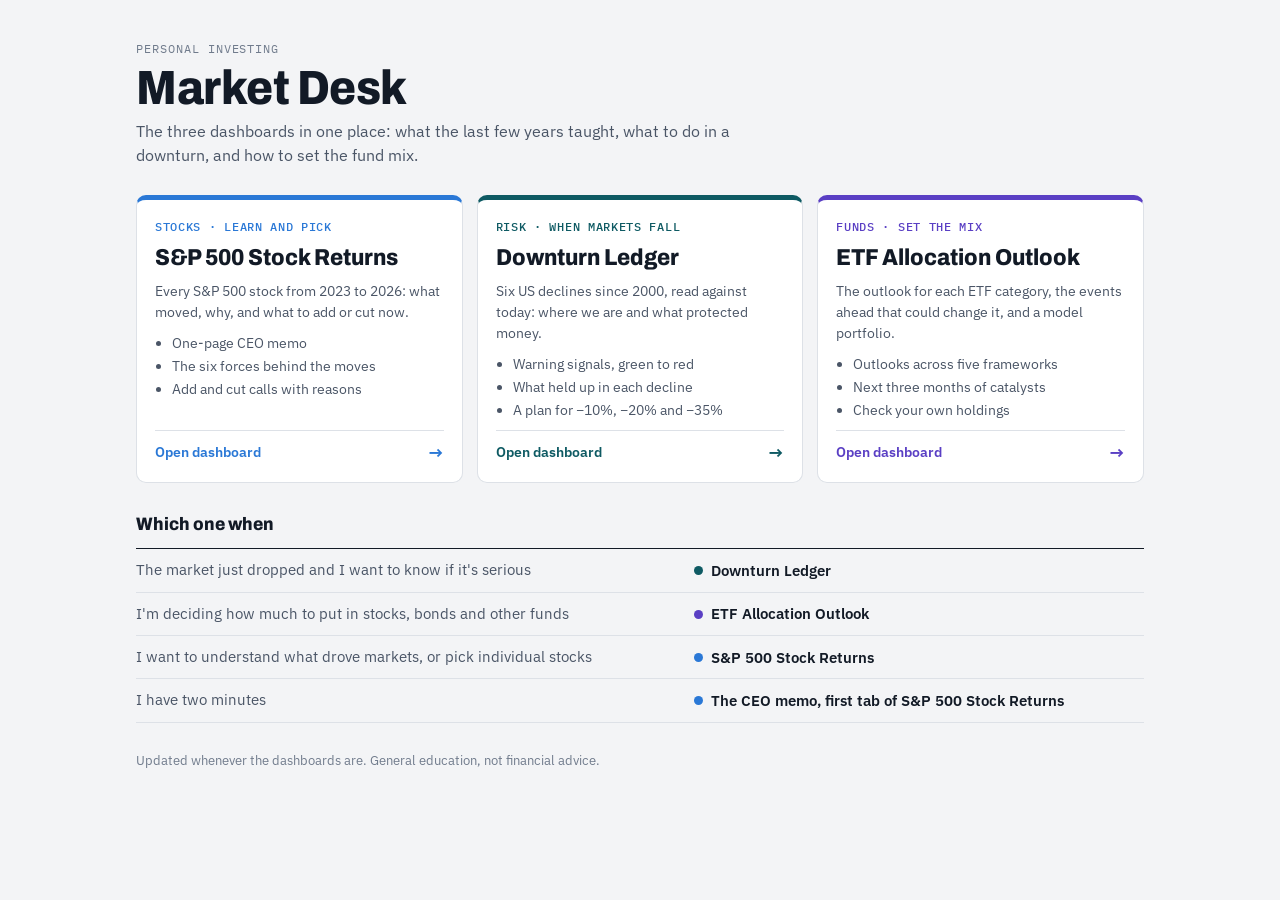
==== index.html @ d241917a "Market Desk: home page and three dashboards Co-Authored-By: Claude Opus 5.5 <noreply@anthropic.com> " ====
<!doctype html><html lang="en"><head><meta charset="utf-8"><meta name="viewport" content="width=device-width,initial-scale=1,viewport-fit=cover"><meta name="robots" content="noindex, nofollow"><style>:root{color-scheme:light;box-sizing:border-box;padding-top:env(safe-area-inset-top,0px);padding-bottom:env(safe-area-inset-bottom,0px)}html{scroll-padding-top:env(safe-area-inset-top,0px)}body{margin:0;padding:0;font:14px -apple-system,BlinkMacSystemFont,sans-serif;background:#fff;color:#000}img{max-width:100%}[hidden]:not([hidden=until-found i]){display:none!important}</style></head><body>
<title>Market Desk</title>
<meta name="claude:viewport-fit-sides" content="cover">
<link rel="stylesheet" href="https://fonts.googleapis.com/css2?family=Archivo:wdth,wght@85..100,600;85..100,800&family=IBM+Plex+Mono:wght@500&family=IBM+Plex+Sans:wght@400;500;600&display=swap">
<style>
/* Layout: one short column. A title, three large link cards (one per dashboard), then a "which one when" guide. */
:root {
  --bg: #f3f4f6; --surface: #ffffff; --ink: #121a26; --ink2: #4a5566; --muted: #707b8c; --line: #dde1e7;
  --c-spx: #2a78d6; --c-down: #0e5a63; --c-etf: #5a3fc4;
  --display: "Archivo", "Arial Narrow", Arial, sans-serif;
  --body: "IBM Plex Sans", "Segoe UI", system-ui, sans-serif;
  --mono: "IBM Plex Mono", ui-monospace, Menlo, monospace;
}
@media (prefers-color-scheme: dark) {
  :root:not([data-theme="light"]) { --bg: #0e1116; --surface: #171b22; --ink: #e9edf2; --ink2: #b4bdc9; --muted: #8b95a3; --line: #2a303a; --c-spx: #4d93e6; --c-down: #5fb8c2; --c-etf: #9b86ef; color-scheme: dark; }
}
:root[data-theme="dark"] { --bg: #0e1116; --surface: #171b22; --ink: #e9edf2; --ink2: #b4bdc9; --muted: #8b95a3; --line: #2a303a; --c-spx: #4d93e6; --c-down: #5fb8c2; --c-etf: #9b86ef; color-scheme: dark; }
* { box-sizing: border-box; }
body { background: var(--bg); color: var(--ink); font-family: var(--body); font-size: 15px; line-height: 1.5; }
.wrap { max-width: 1040px; margin: 0 auto; padding-left: max(16px, env(safe-area-inset-left, 0px)); padding-right: max(16px, env(safe-area-inset-right, 0px)); padding-block: 40px 56px; display: flex; flex-direction: column; gap: 28px; }
header { display: flex; flex-direction: column; gap: 6px; }
.kick { font-family: var(--mono); font-size: 12px; letter-spacing: .08em; text-transform: uppercase; color: var(--muted); }
h1 { font-family: var(--display); font-weight: 800; font-stretch: 90%; font-size: clamp(32px, 5vw, 48px); line-height: 1.02; letter-spacing: -0.01em; margin: 0; }
.lede { margin: 0; color: var(--ink2); max-width: 62ch; font-size: 16px; }
.cards { display: grid; grid-template-columns: repeat(3, minmax(0, 1fr)); gap: 14px; }
a.card { --c: var(--c-spx); display: flex; flex-direction: column; gap: 10px; min-width: 0; text-decoration: none; color: inherit; background: var(--surface); border: 1px solid var(--line); border-top: 5px solid var(--c); border-radius: 10px; padding: 18px 18px 16px; transition: border-color .15s, transform .15s; }
a.card:hover { border-color: var(--c); transform: translateY(-2px); }
a.card:focus-visible { outline: 2px solid var(--c); outline-offset: 3px; }
a.card.down { --c: var(--c-down); } a.card.etf { --c: var(--c-etf); }
.tag { font-family: var(--mono); font-size: 11.5px; letter-spacing: .06em; text-transform: uppercase; color: var(--c); font-weight: 500; }
.card h2 { font-family: var(--display); font-weight: 800; font-stretch: 92%; font-size: 23px; line-height: 1.1; margin: 0; text-wrap: balance; }
.card p { margin: 0; font-size: 14px; color: var(--ink2); }
.card ul { margin: 0; padding-left: 17px; display: flex; flex-direction: column; gap: 3px; font-size: 13.5px; color: var(--ink2); }
.open { margin-top: auto; padding-top: 8px; border-top: 1px solid var(--line); font-weight: 600; font-size: 14px; color: var(--c); display: flex; justify-content: space-between; align-items: center; }
.open span { font-size: 18px; transition: transform .15s; }
a.card:hover .open span { transform: translateX(3px); }
.guide { display: flex; flex-direction: column; gap: 10px; }
.guide h3 { font-family: var(--display); font-weight: 800; font-stretch: 92%; font-size: 18px; margin: 0; }
.rows { display: grid; grid-template-columns: minmax(0, 1fr); border-top: 1px solid var(--ink); }
.row { display: grid; grid-template-columns: minmax(0, 1.2fr) minmax(0, 1fr); gap: 4px 18px; padding: 10px 0; border-bottom: 1px solid var(--line); font-size: 14.5px; align-items: baseline; }
.row span { color: var(--ink2); }
.row a { color: var(--ink); font-weight: 600; text-decoration: none; display: inline-flex; gap: 8px; align-items: center; }
.row a:hover { text-decoration: underline; }
.row a i { width: 9px; height: 9px; border-radius: 50%; display: inline-block; flex: none; }
footer { font-size: 12.5px; color: var(--muted); }
@media (max-width: 860px) { .cards { grid-template-columns: minmax(0, 1fr); } .row { grid-template-columns: minmax(0, 1fr); } }
@media (prefers-reduced-motion: reduce) { a.card, .open span { transition: none; } a.card:hover { transform: none; } }
</style>
<div class="wrap">
  <header>
    <span class="kick">Personal investing</span>
    <h1>Market Desk</h1>
    <p class="lede">The three dashboards in one place: what the last few years taught, what to do in a downturn, and how to set the fund mix. </p>
  </header>

  <nav class="cards" aria-label="Dashboards">
    <a class="card" href="spx/">
      <span class="tag">Stocks · learn and pick</span>
      <h2>S&amp;P 500 Stock Returns</h2>
      <p>Every S&amp;P 500 stock from 2023 to 2026: what moved, why, and what to add or cut now.</p>
      <ul><li>One-page CEO memo</li><li>The six forces behind the moves</li><li>Add and cut calls with reasons</li></ul>
      <div class="open">Open dashboard <span aria-hidden="true">→</span></div>
    </a>
    <a class="card down" href="downturn/">
      <span class="tag">Risk · when markets fall</span>
      <h2>Downturn Ledger</h2>
      <p>Six US declines since 2000, read against today: where we are and what protected money.</p>
      <ul><li>Warning signals, green to red</li><li>What held up in each decline</li><li>A plan for −10%, −20% and −35%</li></ul>
      <div class="open">Open dashboard <span aria-hidden="true">→</span></div>
    </a>
    <a class="card etf" href="etf/">
      <span class="tag">Funds · set the mix</span>
      <h2>ETF Allocation Outlook</h2>
      <p>The outlook for each ETF category, the events ahead that could change it, and a model portfolio.</p>
      <ul><li>Outlooks across five frameworks</li><li>Next three months of catalysts</li><li>Check your own holdings</li></ul>
      <div class="open">Open dashboard <span aria-hidden="true">→</span></div>
    </a>
  </nav>

  <section class="guide" aria-labelledby="gh">
    <h3 id="gh">Which one when</h3>
    <div class="rows">
      <div class="row"><span>The market just dropped and I want to know if it's serious</span><a href="downturn/"><i style="background:var(--c-down)"></i>Downturn Ledger</a></div>
      <div class="row"><span>I'm deciding how much to put in stocks, bonds and other funds</span><a href="etf/"><i style="background:var(--c-etf)"></i>ETF Allocation Outlook</a></div>
      <div class="row"><span>I want to understand what drove markets, or pick individual stocks</span><a href="spx/"><i style="background:var(--c-spx)"></i>S&amp;P 500 Stock Returns</a></div>
      <div class="row"><span>I have two minutes</span><a href="spx/"><i style="background:var(--c-spx)"></i>The CEO memo, first tab of S&amp;P 500 Stock Returns</a></div>
    </div>
  </section>

  <footer>Updated whenever the dashboards are. General education, not financial advice.</footer>
</div>

</body></html>
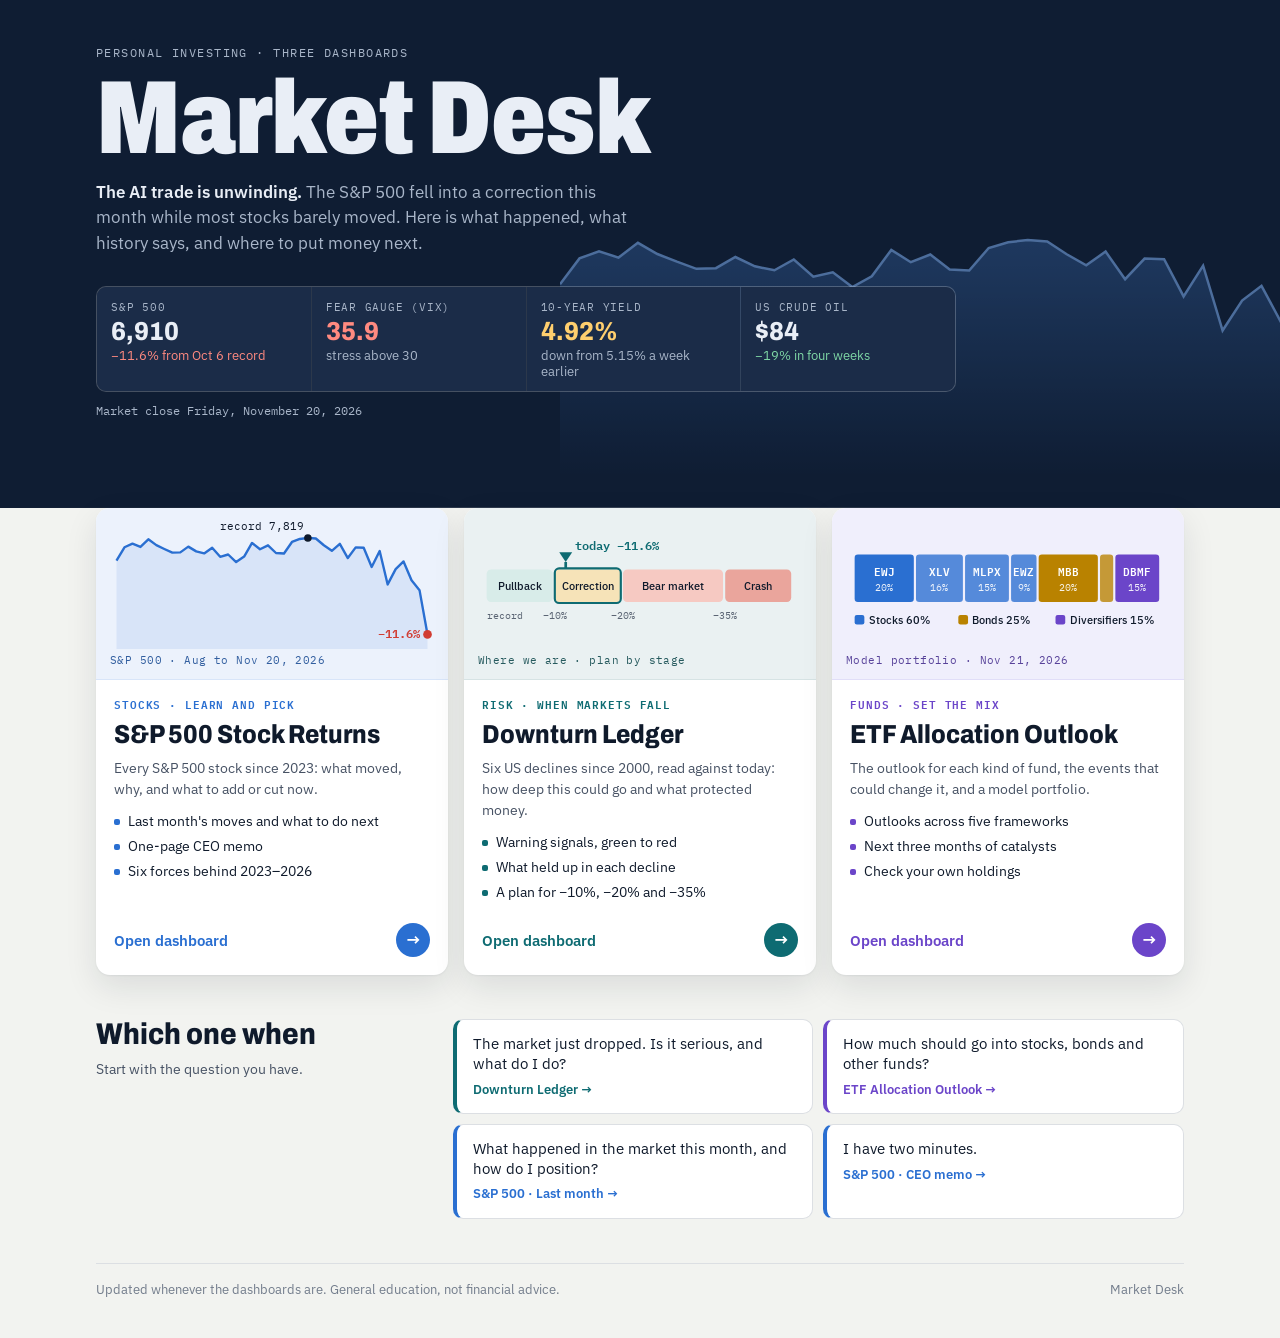
==== commit 41149bd5: "Light mode everywhere; redesigned home page Co-Authored-By: Claude Opus 5.5 <noreply@anthropic.com> " ====
--- a/index.html
+++ b/index.html
@@ -1,93 +1,169 @@
-<!doctype html><html lang="en"><head><meta charset="utf-8"><meta name="viewport" content="width=device-width,initial-scale=1,viewport-fit=cover"><meta name="robots" content="noindex, nofollow"><style>:root{color-scheme:light;box-sizing:border-box;padding-top:env(safe-area-inset-top,0px);padding-bottom:env(safe-area-inset-bottom,0px)}html{scroll-padding-top:env(safe-area-inset-top,0px)}body{margin:0;padding:0;font:14px -apple-system,BlinkMacSystemFont,sans-serif;background:#fff;color:#000}img{max-width:100%}[hidden]:not([hidden=until-found i]){display:none!important}</style></head><body>
+<!doctype html><html lang="en" data-theme="light"><head><meta charset="utf-8"><meta name="viewport" content="width=device-width,initial-scale=1,viewport-fit=cover"><meta name="robots" content="noindex, nofollow"><meta name="color-scheme" content="light"><script>document.documentElement.setAttribute("data-theme","light")</script><style>:root{color-scheme:light;box-sizing:border-box;padding-top:env(safe-area-inset-top,0px);padding-bottom:env(safe-area-inset-bottom,0px)}html{scroll-padding-top:env(safe-area-inset-top,0px)}body{margin:0;padding:0;font:14px -apple-system,BlinkMacSystemFont,sans-serif;background:#fff;color:#000}img{max-width:100%}[hidden]:not([hidden=until-found i]){display:none!important}</style></head><body>
 <title>Market Desk</title>
 <meta name="claude:viewport-fit-sides" content="cover">
-<link rel="stylesheet" href="https://fonts.googleapis.com/css2?family=Archivo:wdth,wght@85..100,600;85..100,800&family=IBM+Plex+Mono:wght@500&family=IBM+Plex+Sans:wght@400;500;600&display=swap">
+<meta name="color-scheme" content="light">
+<link rel="stylesheet" href="https://fonts.googleapis.com/css2?family=Archivo:wdth,wght@75..100,500..900&family=IBM+Plex+Mono:wght@400;500;600&family=IBM+Plex+Sans:wght@400;500;600&display=swap">
 <style>
-/* Layout: one short column. A title, three large link cards (one per dashboard), then a "which one when" guide. */
+/* Layout: a navy masthead with the market pulse, then three dashboard cards that each carry a picture of what's inside, then "which one when". Light only, by choice. */
 :root {
-  --bg: #f3f4f6; --surface: #ffffff; --ink: #121a26; --ink2: #4a5566; --muted: #707b8c; --line: #dde1e7;
-  --c-spx: #2a78d6; --c-down: #0e5a63; --c-etf: #5a3fc4;
+  color-scheme: light;
+  --page: #f2f3f0; --surface: #ffffff; --ink: #0f1a2b; --ink2: #475264; --muted: #727c8b; --line: #dcdfe3;
+  --navy: #0f1d33; --navy2: #1b2c48; --onnavy: #e9eef6; --onnavy2: #a9b6c9;
+  --up: #12804a; --dn: #d13c32; --amber: #c98200;
+  --c-spx: #2a6fd1; --c-down: #0e6b72; --c-etf: #6b45c9;
   --display: "Archivo", "Arial Narrow", Arial, sans-serif;
   --body: "IBM Plex Sans", "Segoe UI", system-ui, sans-serif;
   --mono: "IBM Plex Mono", ui-monospace, Menlo, monospace;
 }
-@media (prefers-color-scheme: dark) {
-  :root:not([data-theme="light"]) { --bg: #0e1116; --surface: #171b22; --ink: #e9edf2; --ink2: #b4bdc9; --muted: #8b95a3; --line: #2a303a; --c-spx: #4d93e6; --c-down: #5fb8c2; --c-etf: #9b86ef; color-scheme: dark; }
-}
-:root[data-theme="dark"] { --bg: #0e1116; --surface: #171b22; --ink: #e9edf2; --ink2: #b4bdc9; --muted: #8b95a3; --line: #2a303a; --c-spx: #4d93e6; --c-down: #5fb8c2; --c-etf: #9b86ef; color-scheme: dark; }
 * { box-sizing: border-box; }
-body { background: var(--bg); color: var(--ink); font-family: var(--body); font-size: 15px; line-height: 1.5; }
-.wrap { max-width: 1040px; margin: 0 auto; padding-left: max(16px, env(safe-area-inset-left, 0px)); padding-right: max(16px, env(safe-area-inset-right, 0px)); padding-block: 40px 56px; display: flex; flex-direction: column; gap: 28px; }
-header { display: flex; flex-direction: column; gap: 6px; }
-.kick { font-family: var(--mono); font-size: 12px; letter-spacing: .08em; text-transform: uppercase; color: var(--muted); }
-h1 { font-family: var(--display); font-weight: 800; font-stretch: 90%; font-size: clamp(32px, 5vw, 48px); line-height: 1.02; letter-spacing: -0.01em; margin: 0; }
-.lede { margin: 0; color: var(--ink2); max-width: 62ch; font-size: 16px; }
-.cards { display: grid; grid-template-columns: repeat(3, minmax(0, 1fr)); gap: 14px; }
-a.card { --c: var(--c-spx); display: flex; flex-direction: column; gap: 10px; min-width: 0; text-decoration: none; color: inherit; background: var(--surface); border: 1px solid var(--line); border-top: 5px solid var(--c); border-radius: 10px; padding: 18px 18px 16px; transition: border-color .15s, transform .15s; }
-a.card:hover { border-color: var(--c); transform: translateY(-2px); }
-a.card:focus-visible { outline: 2px solid var(--c); outline-offset: 3px; }
+body { background: var(--page); color: var(--ink); font-family: var(--body); font-size: 15px; line-height: 1.5; }
+.in { max-width: 1120px; margin: 0 auto; padding-left: max(16px, env(safe-area-inset-left, 0px)); padding-right: max(16px, env(safe-area-inset-right, 0px)); }
+.hero { background: var(--navy); color: var(--onnavy); margin-top: calc(-1 * env(safe-area-inset-top, 0px)); padding-top: calc(env(safe-area-inset-top, 0px) + 44px); padding-bottom: 88px; position: relative; overflow: hidden; }
+.hero::after { content: ""; position: absolute; inset: auto 0 0 0; height: 1px; background: linear-gradient(90deg, transparent, rgba(255,255,255,.18), transparent); }
+.hero svg.bg { position: absolute; right: -40px; bottom: 30px; width: 62%; max-width: 760px; height: auto; opacity: .55; pointer-events: none; }
+.kick { font-family: var(--mono); font-size: 12px; letter-spacing: .12em; text-transform: uppercase; color: var(--onnavy2); }
+h1 { font-family: var(--display); font-weight: 900; font-stretch: 78%; font-size: clamp(54px, 9vw, 104px); line-height: .9; letter-spacing: -0.01em; margin: 10px 0 14px; }
+.lede { margin: 0; max-width: 54ch; font-size: 17px; color: var(--onnavy2); position: relative; }
+.lede b { color: var(--onnavy); font-weight: 600; }
+.pulse { margin-top: 30px; display: grid; grid-template-columns: repeat(4, minmax(0, 1fr)); gap: 1px; background: rgba(255,255,255,.12); border: 1px solid rgba(255,255,255,.12); border-radius: 10px; overflow: hidden; position: relative; max-width: 860px; }
+.pulse > div { background: var(--navy2); padding: 12px 14px; display: flex; flex-direction: column; gap: 2px; min-width: 0; }
+.pulse span { font-family: var(--mono); font-size: 11px; letter-spacing: .07em; text-transform: uppercase; color: var(--onnavy2); }
+.pulse b { font-family: var(--display); font-weight: 800; font-stretch: 90%; font-size: 26px; line-height: 1.05; font-variant-numeric: tabular-nums; }
+.pulse small { font-size: 12.5px; color: var(--onnavy2); line-height: 1.3; }
+.pulse .dn { color: #ff8a80; } .pulse .up { color: #7fd8a6; } .pulse .am { color: #ffcf6e; }
+.asof { margin-top: 10px; font-family: var(--mono); font-size: 11.5px; color: var(--onnavy2); position: relative; }
+main { margin-top: -64px; position: relative; }
+.cards { display: grid; grid-template-columns: repeat(3, minmax(0, 1fr)); gap: 16px; }
+a.card { --c: var(--c-spx); display: flex; flex-direction: column; min-width: 0; text-decoration: none; color: inherit; background: var(--surface); border-radius: 14px; overflow: hidden; box-shadow: 0 1px 2px rgba(15,26,43,.06), 0 12px 32px rgba(15,26,43,.10); transition: transform .18s, box-shadow .18s; }
+a.card:hover { transform: translateY(-4px); box-shadow: 0 2px 4px rgba(15,26,43,.08), 0 20px 44px rgba(15,26,43,.16); }
+a.card:focus-visible { outline: 3px solid var(--c); outline-offset: 3px; }
 a.card.down { --c: var(--c-down); } a.card.etf { --c: var(--c-etf); }
-.tag { font-family: var(--mono); font-size: 11.5px; letter-spacing: .06em; text-transform: uppercase; color: var(--c); font-weight: 500; }
-.card h2 { font-family: var(--display); font-weight: 800; font-stretch: 92%; font-size: 23px; line-height: 1.1; margin: 0; text-wrap: balance; }
+.viz { background: color-mix(in oklab, var(--c) 9%, #fff); border-bottom: 1px solid color-mix(in oklab, var(--c) 18%, #fff); padding: 14px 14px 10px; display: flex; flex-direction: column; gap: 4px; }
+.viz svg { display: block; width: 100%; height: auto; aspect-ratio: 300 / 118; }
+.viz .cap { font-family: var(--mono); font-size: 10.5px; color: color-mix(in oklab, var(--c) 70%, #333); letter-spacing: .04em; }
+.body { padding: 16px 18px 18px; display: flex; flex-direction: column; gap: 9px; flex: 1; }
+.tag { font-family: var(--mono); font-size: 11px; letter-spacing: .08em; text-transform: uppercase; color: var(--c); font-weight: 600; }
+.card h2 { font-family: var(--display); font-weight: 800; font-stretch: 88%; font-size: 26px; line-height: 1.05; margin: 0; text-wrap: balance; }
 .card p { margin: 0; font-size: 14px; color: var(--ink2); }
-.card ul { margin: 0; padding-left: 17px; display: flex; flex-direction: column; gap: 3px; font-size: 13.5px; color: var(--ink2); }
-.open { margin-top: auto; padding-top: 8px; border-top: 1px solid var(--line); font-weight: 600; font-size: 14px; color: var(--c); display: flex; justify-content: space-between; align-items: center; }
-.open span { font-size: 18px; transition: transform .15s; }
-a.card:hover .open span { transform: translateX(3px); }
-.guide { display: flex; flex-direction: column; gap: 10px; }
-.guide h3 { font-family: var(--display); font-weight: 800; font-stretch: 92%; font-size: 18px; margin: 0; }
-.rows { display: grid; grid-template-columns: minmax(0, 1fr); border-top: 1px solid var(--ink); }
-.row { display: grid; grid-template-columns: minmax(0, 1.2fr) minmax(0, 1fr); gap: 4px 18px; padding: 10px 0; border-bottom: 1px solid var(--line); font-size: 14.5px; align-items: baseline; }
-.row span { color: var(--ink2); }
-.row a { color: var(--ink); font-weight: 600; text-decoration: none; display: inline-flex; gap: 8px; align-items: center; }
-.row a:hover { text-decoration: underline; }
-.row a i { width: 9px; height: 9px; border-radius: 50%; display: inline-block; flex: none; }
-footer { font-size: 12.5px; color: var(--muted); }
-@media (max-width: 860px) { .cards { grid-template-columns: minmax(0, 1fr); } .row { grid-template-columns: minmax(0, 1fr); } }
+.card ul { margin: 2px 0 0; padding: 0; list-style: none; display: flex; flex-direction: column; gap: 5px; font-size: 13.5px; color: var(--ink); }
+.card li { display: flex; gap: 8px; align-items: baseline; } .card li::before { content: ""; width: 6px; height: 6px; border-radius: 2px; background: var(--c); flex: none; transform: translateY(-1px); }
+.open { margin-top: auto; padding-top: 12px; display: flex; justify-content: space-between; align-items: center; font-weight: 600; font-size: 14.5px; color: var(--c); }
+.open span { width: 34px; height: 34px; border-radius: 50%; background: var(--c); color: #fff; display: inline-flex; align-items: center; justify-content: center; font-size: 17px; transition: transform .18s; }
+a.card:hover .open span { transform: translateX(4px); }
+.guide { margin-top: 44px; display: grid; grid-template-columns: minmax(0, 1fr) minmax(0, 2.2fr); gap: 24px; align-items: start; }
+.guide h3 { font-family: var(--display); font-weight: 800; font-stretch: 88%; font-size: 30px; line-height: 1.05; margin: 0; }
+.guide .gl { color: var(--ink2); font-size: 14px; margin: 8px 0 0; }
+.qs { display: grid; grid-template-columns: repeat(2, minmax(0, 1fr)); gap: 10px; }
+a.q { --c: var(--c-spx); display: flex; flex-direction: column; gap: 6px; padding: 14px 16px; background: var(--surface); border: 1px solid var(--line); border-left: 4px solid var(--c); border-radius: 10px; text-decoration: none; color: inherit; transition: border-color .15s, background .15s; }
+a.q:hover { background: color-mix(in oklab, var(--c) 5%, #fff); }
+a.q.down { --c: var(--c-down); } a.q.etf { --c: var(--c-etf); }
+a.q span { font-size: 14.5px; color: var(--ink); line-height: 1.35; }
+a.q b { font-size: 13px; color: var(--c); font-weight: 600; }
+footer { margin: 44px 0 40px; padding-top: 16px; border-top: 1px solid var(--line); font-size: 12.5px; color: var(--muted); display: flex; justify-content: space-between; gap: 12px; flex-wrap: wrap; }
+@media (max-width: 920px) { .cards { grid-template-columns: minmax(0, 1fr); } .guide { grid-template-columns: minmax(0, 1fr); } .hero svg.bg { width: 100%; opacity: .3; } }
+@media (max-width: 640px) { .pulse { grid-template-columns: repeat(2, minmax(0, 1fr)); } .qs { grid-template-columns: minmax(0, 1fr); } .pulse b { font-size: 22px; } }
 @media (prefers-reduced-motion: reduce) { a.card, .open span { transition: none; } a.card:hover { transform: none; } }
 </style>
-<div class="wrap">
-  <header>
-    <span class="kick">Personal investing</span>
+
+<header class="hero">
+  <svg class="bg" viewBox="0 0 760 260" aria-hidden="true">
+    <defs><linearGradient id="hg" x1="0" x2="0" y1="0" y2="1"><stop offset="0" stop-color="#4f8fe8" stop-opacity=".45"/><stop offset="1" stop-color="#4f8fe8" stop-opacity="0"/></linearGradient></defs>
+    <path id="heroArea" fill="url(#hg)" d=""/>
+    <path id="heroLine" fill="none" stroke="#7fb0f2" stroke-width="2.5" d=""/>
+  </svg>
+  <div class="in">
+    <div class="kick">Personal investing · three dashboards</div>
     <h1>Market Desk</h1>
-    <p class="lede">The three dashboards in one place: what the last few years taught, what to do in a downturn, and how to set the fund mix. </p>
-  </header>
+    <p class="lede"><b>The AI trade is unwinding.</b> The S&amp;P 500 fell into a correction this month while most stocks barely moved. Here is what happened, what history says, and where to put money next.</p>
+    <div class="pulse" aria-label="Market pulse">
+      <div><span>S&amp;P 500</span><b>6,910</b><small class="dn">−11.6% from Oct 6 record</small></div>
+      <div><span>Fear gauge (VIX)</span><b class="dn">35.9</b><small>stress above 30</small></div>
+      <div><span>10-year yield</span><b class="am">4.92%</b><small>down from 5.15% a week earlier</small></div>
+      <div><span>US crude oil</span><b>$84</b><small class="up">−19% in four weeks</small></div>
+    </div>
+    <div class="asof">Market close Friday, November 20, 2026</div>
+  </div>
+</header>
 
+<main class="in">
   <nav class="cards" aria-label="Dashboards">
     <a class="card" href="spx/">
-      <span class="tag">Stocks · learn and pick</span>
-      <h2>S&amp;P 500 Stock Returns</h2>
-      <p>Every S&amp;P 500 stock from 2023 to 2026: what moved, why, and what to add or cut now.</p>
-      <ul><li>One-page CEO memo</li><li>The six forces behind the moves</li><li>Add and cut calls with reasons</li></ul>
-      <div class="open">Open dashboard <span aria-hidden="true">→</span></div>
+      <div class="viz"><svg id="vSpx" viewBox="0 0 300 118" role="img" aria-label="S&amp;P 500 since August: record on Oct 6, then an 11.6% fall"></svg><div class="cap">S&amp;P 500 · Aug to Nov 20, 2026</div></div>
+      <div class="body">
+        <span class="tag">Stocks · learn and pick</span>
+        <h2>S&amp;P 500 Stock Returns</h2>
+        <p>Every S&amp;P 500 stock since 2023: what moved, why, and what to add or cut now.</p>
+        <ul><li>Last month's moves and what to do next</li><li>One-page CEO memo</li><li>Six forces behind 2023–2026</li></ul>
+        <div class="open">Open dashboard <span aria-hidden="true">→</span></div>
+      </div>
     </a>
     <a class="card down" href="downturn/">
-      <span class="tag">Risk · when markets fall</span>
-      <h2>Downturn Ledger</h2>
-      <p>Six US declines since 2000, read against today: where we are and what protected money.</p>
-      <ul><li>Warning signals, green to red</li><li>What held up in each decline</li><li>A plan for −10%, −20% and −35%</li></ul>
-      <div class="open">Open dashboard <span aria-hidden="true">→</span></div>
+      <div class="viz"><svg id="vDown" viewBox="0 0 300 118" role="img" aria-label="Decline stages: pullback, correction at minus 10%, bear market at minus 20%, crash at minus 35%; today minus 11.6%"></svg><div class="cap">Where we are · plan by stage</div></div>
+      <div class="body">
+        <span class="tag">Risk · when markets fall</span>
+        <h2>Downturn Ledger</h2>
+        <p>Six US declines since 2000, read against today: how deep this could go and what protected money.</p>
+        <ul><li>Warning signals, green to red</li><li>What held up in each decline</li><li>A plan for −10%, −20% and −35%</li></ul>
+        <div class="open">Open dashboard <span aria-hidden="true">→</span></div>
+      </div>
     </a>
     <a class="card etf" href="etf/">
-      <span class="tag">Funds · set the mix</span>
-      <h2>ETF Allocation Outlook</h2>
-      <p>The outlook for each ETF category, the events ahead that could change it, and a model portfolio.</p>
-      <ul><li>Outlooks across five frameworks</li><li>Next three months of catalysts</li><li>Check your own holdings</li></ul>
-      <div class="open">Open dashboard <span aria-hidden="true">→</span></div>
+      <div class="viz"><svg id="vEtf" viewBox="0 0 300 118" role="img" aria-label="Model portfolio: 60% stocks, 25% bonds, 15% diversifiers"></svg><div class="cap">Model portfolio · Nov 21, 2026</div></div>
+      <div class="body">
+        <span class="tag">Funds · set the mix</span>
+        <h2>ETF Allocation Outlook</h2>
+        <p>The outlook for each kind of fund, the events that could change it, and a model portfolio.</p>
+        <ul><li>Outlooks across five frameworks</li><li>Next three months of catalysts</li><li>Check your own holdings</li></ul>
+        <div class="open">Open dashboard <span aria-hidden="true">→</span></div>
+      </div>
     </a>
   </nav>
 
   <section class="guide" aria-labelledby="gh">
-    <h3 id="gh">Which one when</h3>
-    <div class="rows">
-      <div class="row"><span>The market just dropped and I want to know if it's serious</span><a href="downturn/"><i style="background:var(--c-down)"></i>Downturn Ledger</a></div>
-      <div class="row"><span>I'm deciding how much to put in stocks, bonds and other funds</span><a href="etf/"><i style="background:var(--c-etf)"></i>ETF Allocation Outlook</a></div>
-      <div class="row"><span>I want to understand what drove markets, or pick individual stocks</span><a href="spx/"><i style="background:var(--c-spx)"></i>S&amp;P 500 Stock Returns</a></div>
-      <div class="row"><span>I have two minutes</span><a href="spx/"><i style="background:var(--c-spx)"></i>The CEO memo, first tab of S&amp;P 500 Stock Returns</a></div>
+    <div><h3 id="gh">Which one when</h3><p class="gl">Start with the question you have.</p></div>
+    <div class="qs">
+      <a class="q down" href="downturn/"><span>The market just dropped. Is it serious, and what do I do?</span><b>Downturn Ledger →</b></a>
+      <a class="q etf" href="etf/"><span>How much should go into stocks, bonds and other funds?</span><b>ETF Allocation Outlook →</b></a>
+      <a class="q" href="spx/#month"><span>What happened in the market this month, and how do I position?</span><b>S&amp;P 500 · Last month →</b></a>
+      <a class="q" href="spx/"><span>I have two minutes.</span><b>S&amp;P 500 · CEO memo →</b></a>
     </div>
   </section>
 
-  <footer>Updated whenever the dashboards are. General education, not financial advice.</footer>
-</div>
+  <footer><span>Updated whenever the dashboards are. General education, not financial advice.</span><span>Market Desk</span></footer>
+</main>
+
+<script>
+(function () {
+  const P = [7600,7724,7758,7728,7799,7745,7708,7674,7677,7731,7686,7667,7719,7636,7657,7586,7638,7765,7706,7743,7671,7666,7774,7802,7812,7806,7744,7691,7757,7624,7723,7720,7541,7689,7377,7521,7592,7417,7324,6910];
+  const NS = 'http://www.w3.org/2000/svg', el = (t, a) => { const e = document.createElementNS(NS, t); for (const k in a) e.setAttribute(k, a[k]); return e; };
+  const lo = 6850, hi = 7880;
+  const pts = (W, H, pad) => P.map((v, i) => [pad + i / (P.length - 1) * (W - 2 * pad), 8 + (hi - v) / (hi - lo) * (H - 16)]);
+  // hero background line
+  { const W = 760, H = 230, q = pts(W, H, 0), d = q.map((p, i) => (i ? 'L' : 'M') + p[0].toFixed(1) + ',' + p[1].toFixed(1)).join('');
+    document.getElementById('heroLine').setAttribute('d', d); document.getElementById('heroArea').setAttribute('d', d + 'L' + W + ',260L0,260Z'); }
+  // S&P card: line with record and today
+  { const s = document.getElementById('vSpx'), W = 300, H = 118, q = pts(W, H, 6), d = q.map((p, i) => (i ? 'L' : 'M') + p[0].toFixed(1) + ',' + p[1].toFixed(1)).join('');
+    s.appendChild(el('path', { d: d + 'L' + q[q.length - 1][0] + ',' + H + 'L' + q[0][0] + ',' + H + 'Z', fill: '#2a6fd1', opacity: .1 }));
+    s.appendChild(el('path', { d, fill: 'none', stroke: '#2a6fd1', 'stroke-width': 2.2, 'stroke-linejoin': 'round' }));
+    const ip = P.indexOf(Math.max(...P)), pk = q[ip], nw = q[q.length - 1];
+    s.appendChild(el('circle', { cx: pk[0], cy: pk[1], r: 3.5, fill: '#0f1a2b' }));
+    const t1 = el('text', { x: pk[0] - 4, y: pk[1] - 7, 'text-anchor': 'end', fill: '#0f1a2b', 'font-size': 10, 'font-family': 'IBM Plex Mono, monospace' }); t1.textContent = 'record 7,819'; s.appendChild(t1);
+    s.appendChild(el('circle', { cx: nw[0], cy: nw[1], r: 4, fill: '#d13c32' }));
+    const t2 = el('text', { x: nw[0] - 7, y: nw[1] + 3, 'text-anchor': 'end', fill: '#d13c32', 'font-size': 11, 'font-weight': 600, 'font-family': 'IBM Plex Mono, monospace' }); t2.textContent = '−11.6%'; s.appendChild(t2); }
+  // Downturn card: stage gauge
+  { const s = document.getElementById('vDown'), W = 300, x0 = 8, x1 = 292, X = v => x0 + v / 45 * (x1 - x0);
+    const st = [[0, 10, 'Pullback', '#d8ece9'], [10, 20, 'Correction', '#f6e3b8'], [20, 35, 'Bear market', '#f6c9c2'], [35, 45, 'Crash', '#eaa59c']];
+    st.forEach(([a, b, n, c]) => { s.appendChild(el('rect', { x: X(a), y: 44, width: X(b) - X(a) - 2, height: 30, rx: 4, fill: c })); const t = el('text', { x: (X(a) + X(b)) / 2 - 1, y: 63, 'text-anchor': 'middle', fill: '#0f1a2b', 'font-size': 10, 'font-family': 'IBM Plex Sans, sans-serif', 'font-weight': 500 }); t.textContent = n; s.appendChild(t); });
+    [0, 10, 20, 35].forEach(v => { const t = el('text', { x: X(v), y: 90, 'text-anchor': v ? 'middle' : 'start', fill: '#5b6574', 'font-size': 9.5, 'font-family': 'IBM Plex Mono, monospace' }); t.textContent = v ? '−' + v + '%' : 'record'; s.appendChild(t); });
+    const xn = X(11.6); s.appendChild(el('rect', { x: X(10), y: 43, width: X(20) - X(10) - 2, height: 32, rx: 4, fill: 'none', stroke: '#0e6b72', 'stroke-width': 2 })); s.appendChild(el('path', { d: 'M' + xn + ',37 L' + xn + ',43', stroke: '#0e6b72', 'stroke-width': 2.5 }));
+    s.appendChild(el('path', { d: 'M' + (xn - 6) + ',28 L' + (xn + 6) + ',28 L' + xn + ',37 Z', fill: '#0e6b72' }));
+    const t = el('text', { x: xn + 9, y: 26, fill: '#0e6b72', 'font-size': 11, 'font-weight': 600, 'font-family': 'IBM Plex Mono, monospace' }); t.textContent = 'today −11.6%'; s.appendChild(t); }
+  // ETF card: model portfolio bar
+  { const s = document.getElementById('vEtf'), H = [['EWJ', 20, '#2a6fd1'], ['XLV', 16, '#2a6fd1'], ['MLPX', 15, '#2a6fd1'], ['EWZ', 9, '#2a6fd1'], ['MBB', 20, '#b98200'], ['SHY', 5, '#b98200'], ['DBMF', 15, '#6b45c9']];
+    let x = 8; const W = 284;
+    H.forEach(([t, w, c]) => { const ww = w / 100 * W; s.appendChild(el('rect', { x: x, y: 30, width: ww - 2, height: 44, rx: 3, fill: c, opacity: t === 'EWJ' || t === 'MBB' || t === 'DBMF' ? 1 : .78 })); if (w >= 9) { const a = el('text', { x: x + ww / 2 - 1, y: 50, 'text-anchor': 'middle', fill: '#fff', 'font-size': 10, 'font-weight': 600, 'font-family': 'IBM Plex Mono, monospace' }); a.textContent = t; s.appendChild(a); const b = el('text', { x: x + ww / 2 - 1, y: 64, 'text-anchor': 'middle', fill: '#fff', 'font-size': 9.5, 'font-family': 'IBM Plex Mono, monospace', opacity: .9 }); b.textContent = w + '%'; s.appendChild(b); } x += ww; });
+    [['Stocks 60%', 8, '#2a6fd1'], ['Bonds 25%', 104, '#b98200'], ['Diversifiers 15%', 194, '#6b45c9']].forEach(([n, xx, c]) => { s.appendChild(el('rect', { x: xx, y: 86, width: 9, height: 9, rx: 2, fill: c })); const t = el('text', { x: xx + 13, y: 94, fill: '#0f1a2b', 'font-size': 10.5, 'font-weight': 500, 'font-family': 'IBM Plex Sans, sans-serif' }); t.textContent = n; s.appendChild(t); }); }
+})();
+</script>
 
 </body></html>
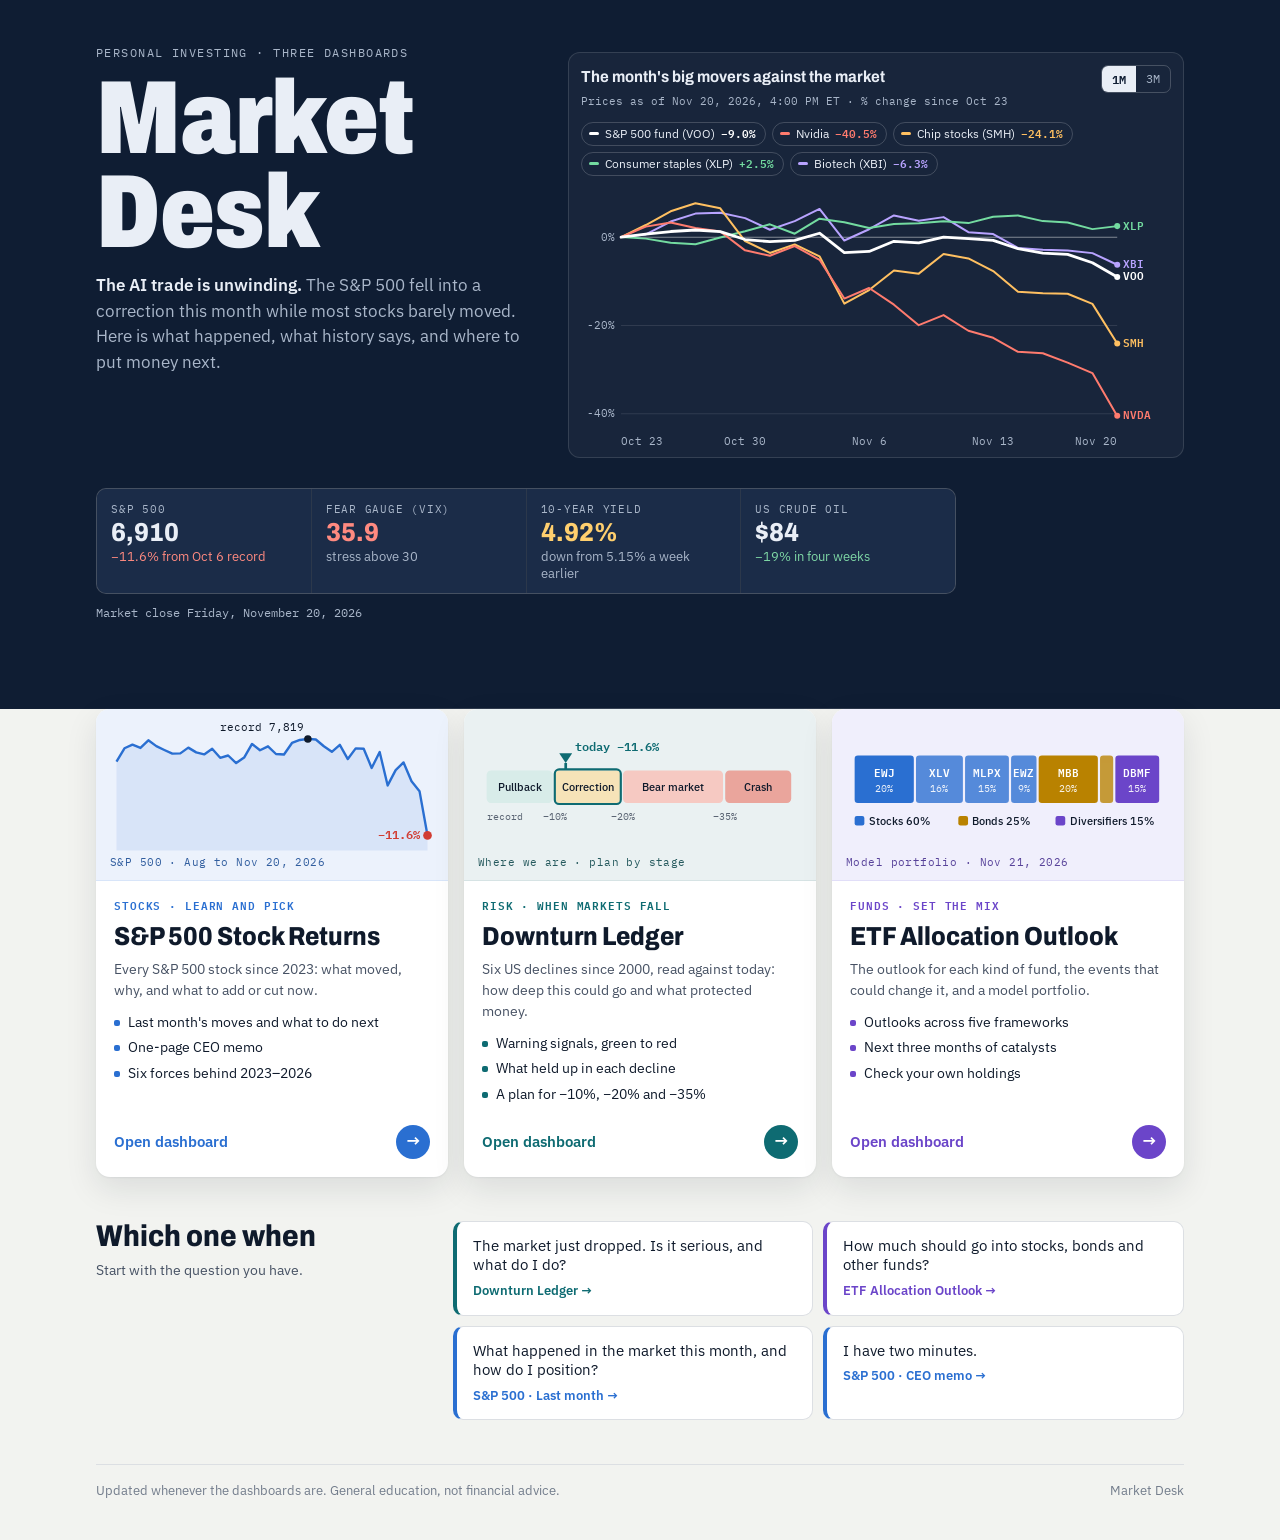
==== commit 341a516f: "Home page: interactive price chart (VOO, NVDA, SMH, XLP, XBI) Co-Authored-By: Claude Opus 5.5 <norep" ====
--- a/index.html
+++ b/index.html
@@ -20,11 +20,33 @@
 .in { max-width: 1120px; margin: 0 auto; padding-left: max(16px, env(safe-area-inset-left, 0px)); padding-right: max(16px, env(safe-area-inset-right, 0px)); }
 .hero { background: var(--navy); color: var(--onnavy); margin-top: calc(-1 * env(safe-area-inset-top, 0px)); padding-top: calc(env(safe-area-inset-top, 0px) + 44px); padding-bottom: 88px; position: relative; overflow: hidden; }
 .hero::after { content: ""; position: absolute; inset: auto 0 0 0; height: 1px; background: linear-gradient(90deg, transparent, rgba(255,255,255,.18), transparent); }
-.hero svg.bg { position: absolute; right: -40px; bottom: 30px; width: 62%; max-width: 760px; height: auto; opacity: .55; pointer-events: none; }
 .kick { font-family: var(--mono); font-size: 12px; letter-spacing: .12em; text-transform: uppercase; color: var(--onnavy2); }
 h1 { font-family: var(--display); font-weight: 900; font-stretch: 78%; font-size: clamp(54px, 9vw, 104px); line-height: .9; letter-spacing: -0.01em; margin: 10px 0 14px; }
 .lede { margin: 0; max-width: 54ch; font-size: 17px; color: var(--onnavy2); position: relative; }
 .lede b { color: var(--onnavy); font-weight: 600; }
+.htop { display: grid; grid-template-columns: minmax(0, .9fr) minmax(0, 1.25fr); gap: 28px; align-items: start; }
+.hl { min-width: 0; }
+.hchart { position: relative; min-width: 0; background: rgba(255,255,255,.04); border: 1px solid rgba(255,255,255,.12); border-radius: 12px; padding: 12px 12px 6px; margin-top: 8px; }
+.hch { display: flex; justify-content: space-between; align-items: flex-start; gap: 10px; }
+.hch b { display: block; font-family: var(--display); font-stretch: 92%; font-weight: 700; font-size: 16px; color: var(--onnavy); }
+.hch span { font-family: var(--mono); font-size: 11px; color: var(--onnavy2); }
+.rng { display: inline-flex; border: 1px solid rgba(255,255,255,.2); border-radius: 7px; overflow: hidden; flex: none; }
+.rng button { all: unset; cursor: pointer; font-family: var(--mono); font-size: 12px; padding: 4px 10px; color: var(--onnavy2); }
+.rng button[aria-pressed="true"] { background: var(--onnavy); color: var(--navy); font-weight: 600; }
+.rng button:focus-visible, .hleg button:focus-visible { outline: 2px solid #7fb0f2; outline-offset: 1px; }
+.hleg { display: flex; flex-wrap: wrap; gap: 6px; margin: 10px 0 4px; }
+.hleg button { all: unset; cursor: pointer; display: inline-flex; align-items: center; gap: 6px; font-size: 12px; color: var(--onnavy); border: 1px solid rgba(255,255,255,.18); border-radius: 999px; padding: 2px 9px 2px 7px; }
+.hleg button i { width: 10px; height: 3px; border-radius: 2px; }
+.hleg button small { font-family: var(--mono); font-size: 11px; font-weight: 600; }
+.hleg button[aria-pressed="false"] { opacity: .4; }
+.hsvg svg { display: block; width: 100%; height: auto; touch-action: pan-y; }
+.hsvg text { font-family: var(--mono); font-size: 10.5px; fill: var(--onnavy2); }
+.htip { position: absolute; z-index: 5; pointer-events: none; background: #fff; color: var(--ink); border-radius: 8px; padding: 8px 10px; font-size: 12.5px; box-shadow: 0 10px 30px rgba(0,0,0,.35); min-width: 170px; }
+.htip b { display: block; font-family: var(--mono); font-size: 11.5px; color: var(--muted); margin-bottom: 3px; font-weight: 500; }
+.htip div { display: grid; grid-template-columns: 10px minmax(0, 1fr) auto; gap: 6px; align-items: center; font-variant-numeric: tabular-nums; }
+.htip div i { width: 8px; height: 8px; border-radius: 50%; }
+.htip div span:last-child { font-weight: 600; }
+@media (max-width: 920px) { .htop { grid-template-columns: minmax(0, 1fr); } }
 .pulse { margin-top: 30px; display: grid; grid-template-columns: repeat(4, minmax(0, 1fr)); gap: 1px; background: rgba(255,255,255,.12); border: 1px solid rgba(255,255,255,.12); border-radius: 10px; overflow: hidden; position: relative; max-width: 860px; }
 .pulse > div { background: var(--navy2); padding: 12px 14px; display: flex; flex-direction: column; gap: 2px; min-width: 0; }
 .pulse span { font-family: var(--mono); font-size: 11px; letter-spacing: .07em; text-transform: uppercase; color: var(--onnavy2); }
@@ -60,21 +82,24 @@
 a.q span { font-size: 14.5px; color: var(--ink); line-height: 1.35; }
 a.q b { font-size: 13px; color: var(--c); font-weight: 600; }
 footer { margin: 44px 0 40px; padding-top: 16px; border-top: 1px solid var(--line); font-size: 12.5px; color: var(--muted); display: flex; justify-content: space-between; gap: 12px; flex-wrap: wrap; }
-@media (max-width: 920px) { .cards { grid-template-columns: minmax(0, 1fr); } .guide { grid-template-columns: minmax(0, 1fr); } .hero svg.bg { width: 100%; opacity: .3; } }
+@media (max-width: 920px) { .cards { grid-template-columns: minmax(0, 1fr); } .guide { grid-template-columns: minmax(0, 1fr); } }
 @media (max-width: 640px) { .pulse { grid-template-columns: repeat(2, minmax(0, 1fr)); } .qs { grid-template-columns: minmax(0, 1fr); } .pulse b { font-size: 22px; } }
 @media (prefers-reduced-motion: reduce) { a.card, .open span { transition: none; } a.card:hover { transform: none; } }
 </style>
 
 <header class="hero">
-  <svg class="bg" viewBox="0 0 760 260" aria-hidden="true">
-    <defs><linearGradient id="hg" x1="0" x2="0" y1="0" y2="1"><stop offset="0" stop-color="#4f8fe8" stop-opacity=".45"/><stop offset="1" stop-color="#4f8fe8" stop-opacity="0"/></linearGradient></defs>
-    <path id="heroArea" fill="url(#hg)" d=""/>
-    <path id="heroLine" fill="none" stroke="#7fb0f2" stroke-width="2.5" d=""/>
-  </svg>
   <div class="in">
+    <div class="htop"><div class="hl">
     <div class="kick">Personal investing · three dashboards</div>
     <h1>Market Desk</h1>
-    <p class="lede"><b>The AI trade is unwinding.</b> The S&amp;P 500 fell into a correction this month while most stocks barely moved. Here is what happened, what history says, and where to put money next.</p>
+    <p class="lede"><b>The AI trade is unwinding.</b> The S&amp;P 500 fell into a correction this month while most stocks barely moved. Here is what happened, what history says, and where to put money next.</p></div>
+    <div class="hchart" id="hchart">
+      <div class="hch"><div><b>The month's big movers against the market</b><span id="hcAsof">Prices as of Nov 20, 2026</span></div>
+        <div class="rng" role="group" aria-label="Time range"><button type="button" data-r="1" aria-pressed="true">1M</button><button type="button" data-r="3" aria-pressed="false">3M</button></div></div>
+      <div class="hleg" id="hcLeg"></div>
+      <div class="hsvg" id="hcSvg"></div>
+      <div class="htip" id="hcTip" hidden></div>
+    </div></div>
     <div class="pulse" aria-label="Market pulse">
       <div><span>S&amp;P 500</span><b>6,910</b><small class="dn">−11.6% from Oct 6 record</small></div>
       <div><span>Fear gauge (VIX)</span><b class="dn">35.9</b><small>stress above 30</small></div>
@@ -138,9 +163,6 @@
   const NS = 'http://www.w3.org/2000/svg', el = (t, a) => { const e = document.createElementNS(NS, t); for (const k in a) e.setAttribute(k, a[k]); return e; };
   const lo = 6850, hi = 7880;
   const pts = (W, H, pad) => P.map((v, i) => [pad + i / (P.length - 1) * (W - 2 * pad), 8 + (hi - v) / (hi - lo) * (H - 16)]);
-  // hero background line
-  { const W = 760, H = 230, q = pts(W, H, 0), d = q.map((p, i) => (i ? 'L' : 'M') + p[0].toFixed(1) + ',' + p[1].toFixed(1)).join('');
-    document.getElementById('heroLine').setAttribute('d', d); document.getElementById('heroArea').setAttribute('d', d + 'L' + W + ',260L0,260Z'); }
   // S&P card: line with record and today
   { const s = document.getElementById('vSpx'), W = 300, H = 118, q = pts(W, H, 6), d = q.map((p, i) => (i ? 'L' : 'M') + p[0].toFixed(1) + ',' + p[1].toFixed(1)).join('');
     s.appendChild(el('path', { d: d + 'L' + q[q.length - 1][0] + ',' + H + 'L' + q[0][0] + ',' + H + 'Z', fill: '#2a6fd1', opacity: .1 }));
@@ -166,4 +188,68 @@
 })();
 </script>
 
+<script>
+(function () {
+  const FALLBACK = {"asof":"2026-11-20T16:00:00-05:00","note":"Daily closes; last point is the latest price during market hours.","series":{"VOO":[["2026-08-03",696.4],["2026-08-04",708.98],["2026-08-05",707.6],["2026-08-06",706.4],["2026-08-07",710.71],["2026-08-10",710.65],["2026-08-11",708.42],["2026-08-12",710.17],["2026-08-13",714.95],["2026-08-14",713.61],["2026-08-17",710.27],["2026-08-18",705.4],["2026-08-19",706.91],["2026-08-20",701.01],["2026-08-21",703.71],["2026-08-24",701.83],["2026-08-25",704.02],["2026-08-26",704.2],["2026-08-27",708.75],["2026-08-28",707.24],["2026-08-31",704.89],["2026-09-01",700.28],["2026-09-02",703.41],["2026-09-03",710.72],["2026-09-04",708.01],["2026-09-08",704.07],["2026-09-09",700.87],["2026-09-10",696.65],["2026-09-11",702.56],["2026-09-14",699.3],["2026-09-15",696.2],["2026-09-16",693.24],["2026-09-17",701.03],["2026-09-18",701.78],["2026-09-21",712.78],["2026-09-22",712.78],["2026-09-23",707.6],["2026-09-24",706.99],["2026-09-25",710.79],["2026-09-28",703.61],["2026-09-29",702.46],["2026-09-30",700.86],["2026-10-01",702.35],["2026-10-02",707.54],["2026-10-05",712.32],["2026-10-06",716.2],["2026-10-07",714.34],["2026-10-08",711.28],["2026-10-09",715.59],["2026-10-12",715.13],["2026-10-13",715.2],["2026-10-14",707.43],["2026-10-15",709.43],["2026-10-16",701.61],["2026-10-19",704.6],["2026-10-20",706.8],["2026-10-21",710.72],["2026-10-22",702.3],["2026-10-23",698.58],["2026-10-26",703.41],["2026-10-27",707.52],["2026-10-28",709.9],["2026-10-29",707.32],["2026-10-30",694.81],["2026-11-02",691.32],["2026-11-03",693.54],["2026-11-04",704.78],["2026-11-05",673.97],["2026-11-06",675.99],["2026-11-09",691.87],["2026-11-10",689.5],["2026-11-11",698.35],["2026-11-12",696.0],["2026-11-13",693.38],["2026-11-16",680.26],["2026-11-17",673.19],["2026-11-18",671.31],["2026-11-19",658.01],["2026-11-20",635.54]],"NVDA":[["2026-08-03",206.64],["2026-08-04",211.94],["2026-08-05",219.22],["2026-08-06",218.99],["2026-08-07",223.96],["2026-08-10",217.55],["2026-08-11",217.5],["2026-08-12",224.09],["2026-08-13",225.3],["2026-08-14",225.16],["2026-08-17",225.01],["2026-08-18",219.74],["2026-08-19",217.56],["2026-08-20",216.85],["2026-08-21",214.72],["2026-08-24",208.48],["2026-08-25",213.05],["2026-08-26",209.66],["2026-08-27",227.98],["2026-08-28",217.55],["2026-08-31",220.78],["2026-09-01",217.44],["2026-09-02",224.41],["2026-09-03",228.45],["2026-09-04",230.36],["2026-09-08",225.73],["2026-09-09",223.67],["2026-09-10",218.36],["2026-09-11",218.29],["2026-09-14",210.96],["2026-09-15",212.17],["2026-09-16",213.9],["2026-09-17",219.34],["2026-09-18",222.27],["2026-09-21",227.38],["2026-09-22",228.87],["2026-09-23",225.51],["2026-09-24",224.58],["2026-09-25",225.07],["2026-09-28",228.86],["2026-09-29",227.21],["2026-09-30",228.38],["2026-10-01",230.86],["2026-10-02",233.95],["2026-10-05",238.9],["2026-10-06",239.24],["2026-10-07",237.47],["2026-10-08",230.48],["2026-10-09",229.28],["2026-10-12",226.32],["2026-10-13",228.52],["2026-10-14",221.3],["2026-10-15",217.23],["2026-10-16",214.13],["2026-10-19",217.09],["2026-10-20",216.47],["2026-10-21",221.97],["2026-10-22",212.21],["2026-10-23",210.96],["2026-10-26",216.0],["2026-10-27",217.94],["2026-10-28",215.38],["2026-10-29",213.66],["2026-10-30",204.64],["2026-11-02",202.06],["2026-11-03",206.69],["2026-11-04",200.13],["2026-11-05",181.6],["2026-11-06",186.64],["2026-11-09",178.67],["2026-11-10",168.89],["2026-11-11",173.73],["2026-11-12",166.19],["2026-11-13",162.85],["2026-11-16",156.14],["2026-11-17",155.46],["2026-11-18",150.96],["2026-11-19",145.98],["2026-11-20",125.53]],"SMH":[["2026-08-03",545.46],["2026-08-04",575.71],["2026-08-05",569.7],["2026-08-06",571.48],["2026-08-07",582.7],["2026-08-10",569.41],["2026-08-11",572.93],["2026-08-12",584.83],["2026-08-13",589.12],["2026-08-14",587.82],["2026-08-17",594.07],["2026-08-18",569.77],["2026-08-19",560.92],["2026-08-20",562.65],["2026-08-21",560.42],["2026-08-24",546.8],["2026-08-25",555.82],["2026-08-26",555.77],["2026-08-27",573.0],["2026-08-28",553.11],["2026-08-31",556.63],["2026-09-01",545.22],["2026-09-02",550.48],["2026-09-03",552.6],["2026-09-04",567.01],["2026-09-08",573.73],["2026-09-09",574.29],["2026-09-10",560.28],["2026-09-11",568.53],["2026-09-14",541.5],["2026-09-15",542.11],["2026-09-16",545.56],["2026-09-17",560.61],["2026-09-18",573.0],["2026-09-21",596.03],["2026-09-22",607.46],["2026-09-23",601.41],["2026-09-24",600.52],["2026-09-25",606.56],["2026-09-28",600.01],["2026-09-29",606.9],["2026-09-30",609.0],["2026-10-01",617.81],["2026-10-02",630.6],["2026-10-05",633.9],["2026-10-06",632.5],["2026-10-07",625.03],["2026-10-08",607.27],["2026-10-09",603.33],["2026-10-12",590.99],["2026-10-13",588.12],["2026-10-14",564.74],["2026-10-15",558.84],["2026-10-16",539.79],["2026-10-19",548.46],["2026-10-20",546.36],["2026-10-21",556.7],["2026-10-22",523.35],["2026-10-23",527.2],["2026-10-26",541.62],["2026-10-27",557.98],["2026-10-28",567.67],["2026-10-29",561.67],["2026-10-30",522.49],["2026-11-02",508.31],["2026-11-03",518.52],["2026-11-04",504.27],["2026-11-05",447.73],["2026-11-06",463.96],["2026-11-09",487.41],["2026-11-10",483.63],["2026-11-11",506.96],["2026-11-12",501.73],["2026-11-13",486.75],["2026-11-16",461.9],["2026-11-17",460.1],["2026-11-18",459.54],["2026-11-19",447.48],["2026-11-20",400.06]],"XLP":[["2026-08-03",84.86],["2026-08-04",85.37],["2026-08-05",85.33],["2026-08-06",85.11],["2026-08-07",85.12],["2026-08-10",84.95],["2026-08-11",84.69],["2026-08-12",85.08],["2026-08-13",86.0],["2026-08-14",86.09],["2026-08-17",84.68],["2026-08-18",85.58],["2026-08-19",86.54],["2026-08-20",85.32],["2026-08-21",85.99],["2026-08-24",87.45],["2026-08-25",86.52],["2026-08-26",86.27],["2026-08-27",85.08],["2026-08-28",85.45],["2026-08-31",84.98],["2026-09-01",85.25],["2026-09-02",85.53],["2026-09-03",85.26],["2026-09-04",84.58],["2026-09-08",84.02],["2026-09-09",83.05],["2026-09-10",83.09],["2026-09-11",83.38],["2026-09-14",84.42],["2026-09-15",83.73],["2026-09-16",83.33],["2026-09-17",83.49],["2026-09-18",82.8],["2026-09-21",81.92],["2026-09-22",82.73],["2026-09-23",82.43],["2026-09-24",81.7],["2026-09-25",82.06],["2026-09-28",82.28],["2026-09-29",81.85],["2026-09-30",80.6],["2026-10-01",80.33],["2026-10-02",80.53],["2026-10-05",81.04],["2026-10-06",81.8],["2026-10-07",81.7],["2026-10-08",83.42],["2026-10-09",83.43],["2026-10-12",84.41],["2026-10-13",84.19],["2026-10-14",86.06],["2026-10-15",86.68],["2026-10-16",87.62],["2026-10-19",87.21],["2026-10-20",87.75],["2026-10-21",87.11],["2026-10-22",89.99],["2026-10-23",88.26],["2026-10-26",87.96],["2026-10-27",87.15],["2026-10-28",86.84],["2026-10-29",88.18],["2026-10-30",89.42],["2026-11-02",90.83],["2026-11-03",88.95],["2026-11-04",91.94],["2026-11-05",91.25],["2026-11-06",90.08],["2026-11-09",90.89],["2026-11-10",91.03],["2026-11-11",91.45],["2026-11-12",91.06],["2026-11-13",92.35],["2026-11-16",92.6],["2026-11-17",91.46],["2026-11-18",91.18],["2026-11-19",89.86],["2026-11-20",90.46]],"XBI":[["2026-08-03",147.31],["2026-08-04",151.88],["2026-08-05",153.01],["2026-08-06",154.5],["2026-08-07",157.37],["2026-08-10",158.03],["2026-08-11",158.07],["2026-08-12",159.39],["2026-08-13",156.86],["2026-08-14",157.41],["2026-08-17",159.53],["2026-08-18",160.11],["2026-08-19",169.55],["2026-08-20",163.38],["2026-08-21",165.73],["2026-08-24",164.17],["2026-08-25",169.1],["2026-08-26",168.39],["2026-08-27",168.23],["2026-08-28",162.38],["2026-08-31",162.5],["2026-09-01",163.4],["2026-09-02",165.37],["2026-09-03",164.38],["2026-09-04",163.81],["2026-09-08",161.93],["2026-09-09",159.38],["2026-09-10",156.82],["2026-09-11",156.2],["2026-09-14",157.6],["2026-09-15",154.03],["2026-09-16",154.18],["2026-09-17",158.25],["2026-09-18",156.72],["2026-09-21",158.23],["2026-09-22",161.87],["2026-09-23",155.2],["2026-09-24",156.05],["2026-09-25",155.03],["2026-09-28",156.61],["2026-09-29",156.81],["2026-09-30",157.68],["2026-10-01",154.51],["2026-10-02",154.43],["2026-10-05",156.19],["2026-10-06",150.9],["2026-10-07",150.23],["2026-10-08",149.29],["2026-10-09",153.77],["2026-10-12",151.4],["2026-10-13",146.8],["2026-10-14",146.77],["2026-10-15",149.78],["2026-10-16",144.32],["2026-10-19",147.86],["2026-10-20",153.24],["2026-10-21",152.78],["2026-10-22",151.64],["2026-10-23",149.54],["2026-10-26",150.47],["2026-10-27",154.84],["2026-10-28",157.51],["2026-10-29",157.79],["2026-10-30",155.98],["2026-11-02",152.05],["2026-11-03",154.97],["2026-11-04",159.1],["2026-11-05",148.4],["2026-11-06",152.21],["2026-11-09",156.9],["2026-11-10",155.06],["2026-11-11",156.31],["2026-11-12",151.2],["2026-11-13",150.55],["2026-11-16",145.88],["2026-11-17",145.28],["2026-11-18",145.04],["2026-11-19",144.12],["2026-11-20",140.18]]}};
+  const SRC = ['https://raw.githubusercontent.com/88clo/market-desk/main/data/prices.json', 'data/prices.json'];
+  const META = { VOO: ['S&P 500 fund (VOO)', '#ffffff', 2.8], NVDA: ['Nvidia', '#ff7b6e', 2], SMH: ['Chip stocks (SMH)', '#ffc061', 2], XLP: ['Consumer staples (XLP)', '#73dba0', 2], XBI: ['Biotech (XBI)', '#b8a3ff', 2] };
+  const ORDER = ['VOO', 'NVDA', 'SMH', 'XLP', 'XBI'];
+  const NS = 'http://www.w3.org/2000/svg', el = (t, a) => { const e = document.createElementNS(NS, t); for (const k in a) e.setAttribute(k, a[k]); return e; };
+  const $ = id => document.getElementById(id);
+  let D = FALLBACK, months = 1; const off = new Set();
+  const pc = v => (v > 0 ? '+' : v < 0 ? '\u2212' : '') + Math.abs(v).toFixed(1) + '%';
+  const fmtD = d => new Date(d + 'T12:00:00Z').toLocaleDateString('en-US', { month: 'short', day: 'numeric', timeZone: 'UTC' });
+  function window_() {
+    const dates = D.series.VOO.map(p => p[0]), last = new Date(dates[dates.length - 1] + 'T12:00:00Z');
+    const from = new Date(last - (months === 1 ? 28 : 91) * 864e5).toISOString().slice(0, 10);
+    return dates.filter(d => d >= from);
+  }
+  function rows() {
+    const dates = window_();
+    return ORDER.map(s => { const m = new Map(D.series[s].map(p => [p[0], p[1]])); let b = null; const v = dates.map(d => { const x = m.get(d); if (x == null) return null; if (b == null) b = x; return (x / b - 1) * 100; }); return { s, v, px: dates.map(d => m.get(d)) }; }).filter(r => r.v.some(x => x != null));
+  }
+  function legend(R) {
+    $('hcLeg').innerHTML = '';
+    R.forEach(r => { const b = document.createElement('button'); b.type = 'button'; b.setAttribute('aria-pressed', off.has(r.s) ? 'false' : 'true');
+      const last = r.v.filter(x => x != null).pop(); b.innerHTML = '<i style="background:' + META[r.s][1] + '"></i>' + META[r.s][0] + ' <small style="color:' + META[r.s][1] + '">' + pc(last) + '</small>';
+      b.title = (off.has(r.s) ? 'Show ' : 'Hide ') + META[r.s][0]; b.addEventListener('click', () => { off.has(r.s) ? off.delete(r.s) : off.add(r.s); draw(); }); $('hcLeg').appendChild(b); });
+  }
+  function draw() {
+    const box = $('hcSvg'); const R0 = rows(), dates = window_(), R = R0.filter(r => !off.has(r.s)); legend(R0); box.textContent = '';
+    const W = Math.max(box.clientWidth, 280), H = Math.round(Math.min(300, Math.max(190, W * 0.46))), mL = 40, mR = 54, mT = 10, mB = 22, n = dates.length;
+    let lo = 0, hi = 0; R.forEach(r => r.v.forEach(x => { if (x != null) { lo = Math.min(lo, x); hi = Math.max(hi, x); } })); lo -= 3; hi += 3;
+    const X = i => mL + i / Math.max(1, n - 1) * (W - mL - mR), Y = v => mT + (hi - v) / (hi - lo) * (H - mT - mB);
+    const s = el('svg', { viewBox: '0 0 ' + W + ' ' + H, role: 'img', 'aria-label': 'Percent change since ' + fmtD(dates[0]) + ' for VOO, Nvidia, chip stocks, consumer staples and biotech' });
+    const step = (hi - lo) > 50 ? 20 : (hi - lo) > 24 ? 10 : 5;
+    for (let t = Math.ceil(lo / step) * step; t <= hi; t += step) { s.appendChild(el('line', { x1: mL, x2: W - mR, y1: Y(t), y2: Y(t), stroke: t === 0 ? 'rgba(255,255,255,.45)' : 'rgba(255,255,255,.1)' })); const l = el('text', { x: mL - 6, y: Y(t) + 3.5, 'text-anchor': 'end' }); l.textContent = (t > 0 ? '+' : '') + t + '%'; s.appendChild(l); }
+    const nt = W < 420 ? 3 : 5; for (let k = 0; k < nt; k++) { const i = Math.round(k / (nt - 1) * (n - 1)); const l = el('text', { x: X(i), y: H - 6, 'text-anchor': k === 0 ? 'start' : k === nt - 1 ? 'end' : 'middle' }); l.textContent = fmtD(dates[i]); s.appendChild(l); }
+    R.slice().reverse().forEach(r => { let d = '', on = false; r.v.forEach((v, i) => { if (v == null) { on = false; return; } d += (on ? 'L' : 'M') + X(i).toFixed(1) + ',' + Y(v).toFixed(1); on = true; }); s.appendChild(el('path', { d, fill: 'none', stroke: META[r.s][1], 'stroke-width': META[r.s][2], 'stroke-linejoin': 'round', 'stroke-linecap': 'round' })); });
+    const labs = R.map(r => { const i = r.v.length - 1; return { r, y: Y(r.v[i]), v: r.v[i] }; }).sort((a, b) => a.y - b.y);
+    for (let k = 1; k < labs.length; k++) if (labs[k].y - labs[k - 1].y < 12) labs[k].y = labs[k - 1].y + 12;
+    labs.forEach(l => { s.appendChild(el('circle', { cx: X(n - 1), cy: Y(l.v), r: 3, fill: META[l.r.s][1] })); const t = el('text', { x: X(n - 1) + 6, y: l.y + 3.5, style: 'fill:' + META[l.r.s][1] + ';font-weight:600' }); t.textContent = l.r.s; s.appendChild(t); });
+    const cross = el('line', { y1: mT, y2: H - mB, stroke: 'rgba(255,255,255,.5)', 'stroke-dasharray': '3 3', visibility: 'hidden' }); s.appendChild(cross);
+    const dots = el('g', {}); s.appendChild(dots);
+    const hit = el('rect', { x: mL, y: mT, width: W - mL - mR, height: H - mT - mB, fill: 'transparent' }); s.appendChild(hit);
+    const tip = $('hcTip');
+    const move = e => { const bb = s.getBoundingClientRect(), px = (e.clientX - bb.left) * W / bb.width, i = Math.max(0, Math.min(n - 1, Math.round((px - mL) / (W - mL - mR) * (n - 1)))), x = X(i);
+      cross.setAttribute('x1', x); cross.setAttribute('x2', x); cross.setAttribute('visibility', 'visible'); dots.textContent = '';
+      const rr = R.filter(r => r.v[i] != null).sort((a, b) => b.v[i] - a.v[i]);
+      rr.forEach(r => dots.appendChild(el('circle', { cx: x, cy: Y(r.v[i]), r: 3.5, fill: META[r.s][1], stroke: '#0f1d33', 'stroke-width': 1.5 })));
+      tip.innerHTML = '<b>' + fmtD(dates[i]) + ' · since ' + fmtD(dates[0]) + '</b>' + rr.map(r => '<div><i style="background:' + (r.s === 'VOO' ? '#0f1d33' : META[r.s][1]) + '"></i><span>' + META[r.s][0] + ' <span style="color:#727c8b;font-weight:400">$' + r.px[i].toFixed(2) + '</span></span><span>' + pc(r.v[i]) + '</span></div>').join('');
+      tip.hidden = false; const hb = $('hchart').getBoundingClientRect(), cx = e.clientX - hb.left, tw = tip.offsetWidth;
+      tip.style.left = Math.max(6, Math.min(hb.width - tw - 6, cx + (cx > hb.width / 2 ? -tw - 14 : 14))) + 'px'; tip.style.top = Math.max(40, e.clientY - hb.top - 40) + 'px'; };
+    const leave = () => { cross.setAttribute('visibility', 'hidden'); dots.textContent = ''; tip.hidden = true; };
+    hit.addEventListener('pointermove', move); hit.addEventListener('pointerdown', move); hit.addEventListener('pointerleave', leave);
+    box.appendChild(s);
+    const a = new Date(D.asof); $('hcAsof').textContent = 'Prices as of ' + (isNaN(a) ? D.asof : a.toLocaleString('en-US', { month: 'short', day: 'numeric', year: 'numeric', hour: 'numeric', minute: '2-digit', timeZone: 'America/New_York' }) + ' ET') + ' · % change since ' + fmtD(dates[0]);
+  }
+  document.querySelectorAll('.rng button').forEach(b => b.addEventListener('click', () => { months = +b.dataset.r; document.querySelectorAll('.rng button').forEach(x => x.setAttribute('aria-pressed', String(x === b))); draw(); }));
+  async function load() {
+    for (const u of SRC) { try { const r = await fetch(u + '?t=' + Math.floor(Date.now() / 300000), { cache: 'no-store' }); if (!r.ok) continue; const j = await r.json(); if (j && j.series && j.series.VOO && (!D || j.asof >= D.asof)) { D = j; draw(); } return; } catch (e) {} }
+  }
+  draw(); load(); setInterval(load, 5 * 60 * 1000);
+  let rt = 0; window.addEventListener('resize', () => { clearTimeout(rt); rt = setTimeout(draw, 120); });
+})();
+</script>
+
 </body></html>
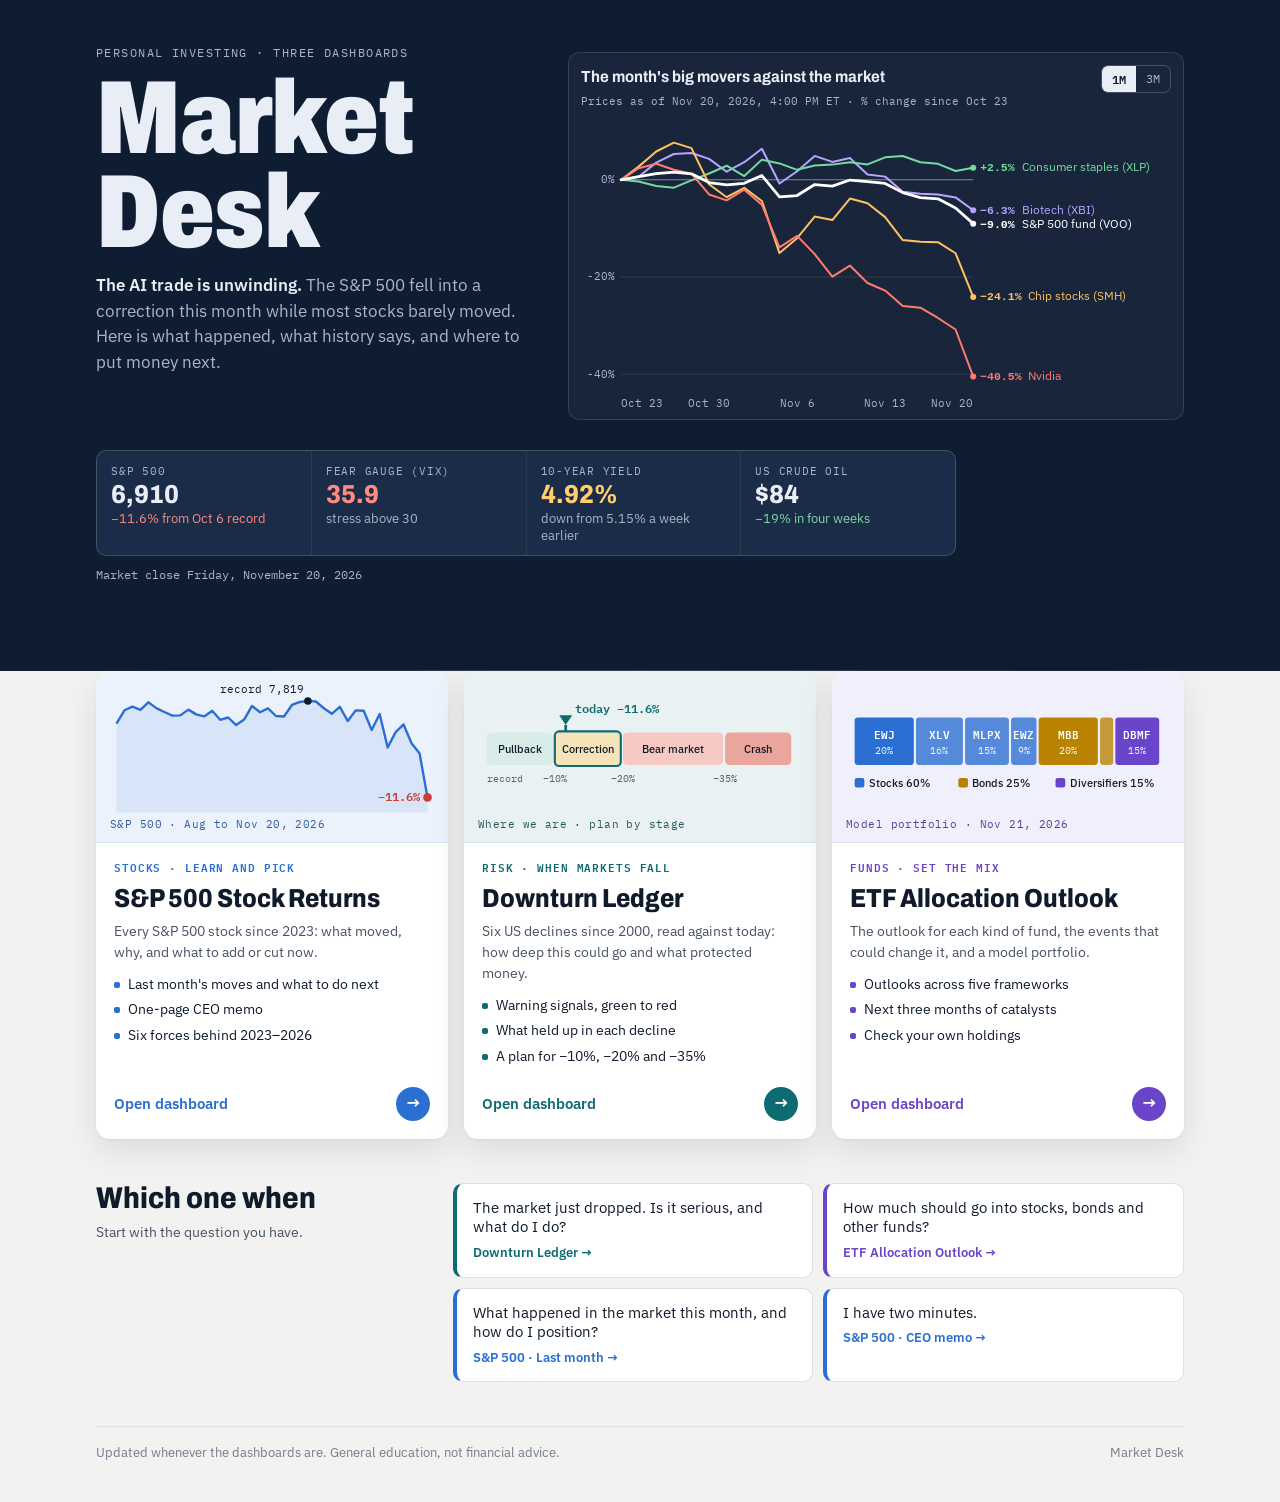
==== commit dab434f4: "Chart: label lines directly instead of legend chips Co-Authored-By: Claude Opus 5.5 <noreply@anthrop" ====
--- a/index.html
+++ b/index.html
@@ -39,6 +39,7 @@
 .hleg button i { width: 10px; height: 3px; border-radius: 2px; }
 .hleg button small { font-family: var(--mono); font-size: 11px; font-weight: 600; }
 .hleg button[aria-pressed="false"] { opacity: .4; }
+.hch { margin-bottom: 6px; }
 .hsvg svg { display: block; width: 100%; height: auto; touch-action: pan-y; }
 .hsvg text { font-family: var(--mono); font-size: 10.5px; fill: var(--onnavy2); }
 .htip { position: absolute; z-index: 5; pointer-events: none; background: #fff; color: var(--ink); border-radius: 8px; padding: 8px 10px; font-size: 12.5px; box-shadow: 0 10px 30px rgba(0,0,0,.35); min-width: 170px; }
@@ -96,7 +97,6 @@
     <div class="hchart" id="hchart">
       <div class="hch"><div><b>The month's big movers against the market</b><span id="hcAsof">Prices as of Nov 20, 2026</span></div>
         <div class="rng" role="group" aria-label="Time range"><button type="button" data-r="1" aria-pressed="true">1M</button><button type="button" data-r="3" aria-pressed="false">3M</button></div></div>
-      <div class="hleg" id="hcLeg"></div>
       <div class="hsvg" id="hcSvg"></div>
       <div class="htip" id="hcTip" hidden></div>
     </div></div>
@@ -194,6 +194,7 @@
   const SRC = ['https://raw.githubusercontent.com/88clo/market-desk/main/data/prices.json', 'data/prices.json'];
   const META = { VOO: ['S&P 500 fund (VOO)', '#ffffff', 2.8], NVDA: ['Nvidia', '#ff7b6e', 2], SMH: ['Chip stocks (SMH)', '#ffc061', 2], XLP: ['Consumer staples (XLP)', '#73dba0', 2], XBI: ['Biotech (XBI)', '#b8a3ff', 2] };
   const ORDER = ['VOO', 'NVDA', 'SMH', 'XLP', 'XBI'];
+  const SHORT = { VOO: 'S&P 500', NVDA: 'Nvidia', SMH: 'Chips', XLP: 'Staples', XBI: 'Biotech' };
   const NS = 'http://www.w3.org/2000/svg', el = (t, a) => { const e = document.createElementNS(NS, t); for (const k in a) e.setAttribute(k, a[k]); return e; };
   const $ = id => document.getElementById(id);
   let D = FALLBACK, months = 1; const off = new Set();
@@ -215,8 +216,8 @@
       b.title = (off.has(r.s) ? 'Show ' : 'Hide ') + META[r.s][0]; b.addEventListener('click', () => { off.has(r.s) ? off.delete(r.s) : off.add(r.s); draw(); }); $('hcLeg').appendChild(b); });
   }
   function draw() {
-    const box = $('hcSvg'); const R0 = rows(), dates = window_(), R = R0.filter(r => !off.has(r.s)); legend(R0); box.textContent = '';
-    const W = Math.max(box.clientWidth, 280), H = Math.round(Math.min(300, Math.max(190, W * 0.46))), mL = 40, mR = 54, mT = 10, mB = 22, n = dates.length;
+    const box = $('hcSvg'); const R0 = rows(), dates = window_(), R = R0; box.textContent = '';
+    const W = Math.max(box.clientWidth, 280), narrow = W < 460, H = Math.round(Math.min(310, Math.max(210, W * 0.5))), mL = 40, mR = narrow ? 112 : 198, mT = 10, mB = 22, n = dates.length;
     let lo = 0, hi = 0; R.forEach(r => r.v.forEach(x => { if (x != null) { lo = Math.min(lo, x); hi = Math.max(hi, x); } })); lo -= 3; hi += 3;
     const X = i => mL + i / Math.max(1, n - 1) * (W - mL - mR), Y = v => mT + (hi - v) / (hi - lo) * (H - mT - mB);
     const s = el('svg', { viewBox: '0 0 ' + W + ' ' + H, role: 'img', 'aria-label': 'Percent change since ' + fmtD(dates[0]) + ' for VOO, Nvidia, chip stocks, consumer staples and biotech' });
@@ -225,8 +226,8 @@
     const nt = W < 420 ? 3 : 5; for (let k = 0; k < nt; k++) { const i = Math.round(k / (nt - 1) * (n - 1)); const l = el('text', { x: X(i), y: H - 6, 'text-anchor': k === 0 ? 'start' : k === nt - 1 ? 'end' : 'middle' }); l.textContent = fmtD(dates[i]); s.appendChild(l); }
     R.slice().reverse().forEach(r => { let d = '', on = false; r.v.forEach((v, i) => { if (v == null) { on = false; return; } d += (on ? 'L' : 'M') + X(i).toFixed(1) + ',' + Y(v).toFixed(1); on = true; }); s.appendChild(el('path', { d, fill: 'none', stroke: META[r.s][1], 'stroke-width': META[r.s][2], 'stroke-linejoin': 'round', 'stroke-linecap': 'round' })); });
     const labs = R.map(r => { const i = r.v.length - 1; return { r, y: Y(r.v[i]), v: r.v[i] }; }).sort((a, b) => a.y - b.y);
-    for (let k = 1; k < labs.length; k++) if (labs[k].y - labs[k - 1].y < 12) labs[k].y = labs[k - 1].y + 12;
-    labs.forEach(l => { s.appendChild(el('circle', { cx: X(n - 1), cy: Y(l.v), r: 3, fill: META[l.r.s][1] })); const t = el('text', { x: X(n - 1) + 6, y: l.y + 3.5, style: 'fill:' + META[l.r.s][1] + ';font-weight:600' }); t.textContent = l.r.s; s.appendChild(t); });
+    for (let k = 1; k < labs.length; k++) if (labs[k].y - labs[k - 1].y < 14) labs[k].y = labs[k - 1].y + 14;
+    labs.forEach(l => { s.appendChild(el('circle', { cx: X(n - 1), cy: Y(l.v), r: 3, fill: META[l.r.s][1] })); const t = el('text', { x: X(n - 1) + 7, y: l.y + 3.5, style: 'fill:' + META[l.r.s][1] + ';font-family:var(--body);font-size:11.5px' }); const a = el('tspan', { style: 'font-weight:700;font-family:var(--mono)' }); a.textContent = pc(l.v) + ' '; t.appendChild(a); t.appendChild(document.createTextNode(narrow ? SHORT[l.r.s] : META[l.r.s][0])); s.appendChild(t); });
     const cross = el('line', { y1: mT, y2: H - mB, stroke: 'rgba(255,255,255,.5)', 'stroke-dasharray': '3 3', visibility: 'hidden' }); s.appendChild(cross);
     const dots = el('g', {}); s.appendChild(dots);
     const hit = el('rect', { x: mL, y: mT, width: W - mL - mR, height: H - mT - mB, fill: 'transparent' }); s.appendChild(hit);
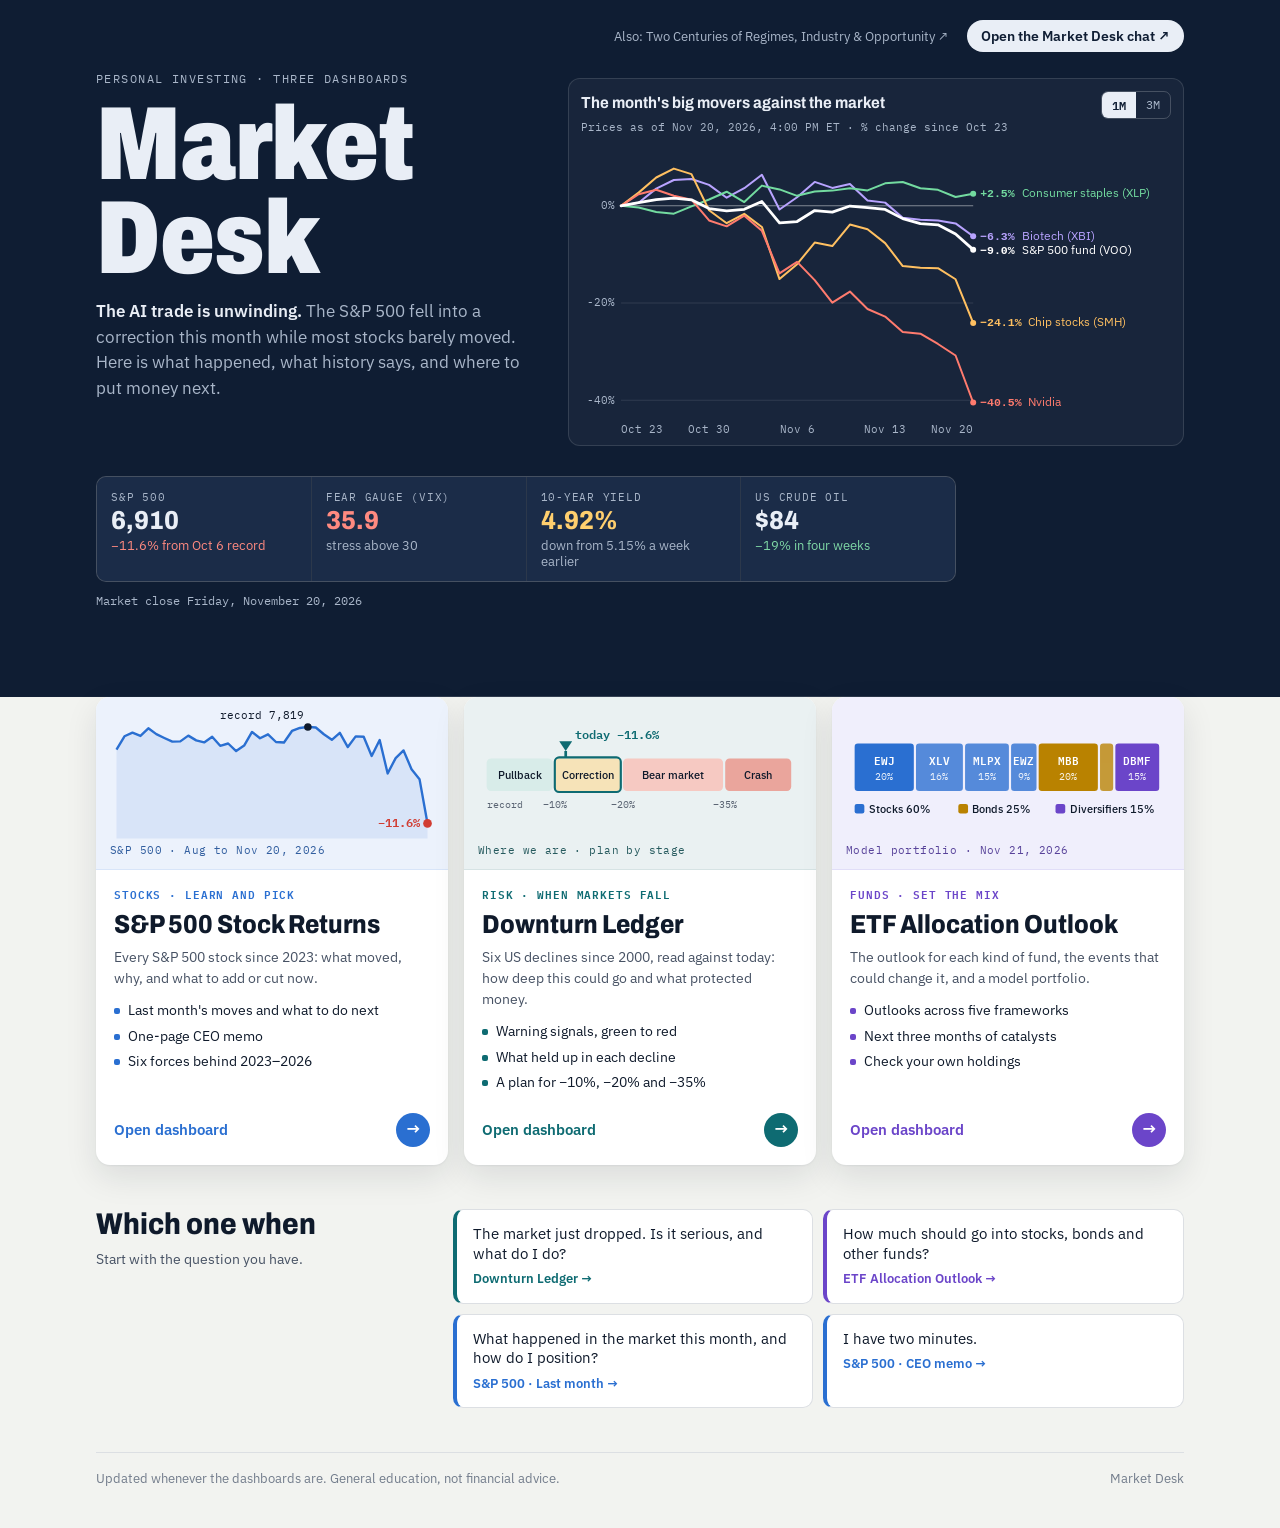
==== commit 6d8ce253: "Add chat link and Regimes link Co-Authored-By: Claude Opus 5.5 <noreply@anthropic.com> Claude-Sessio" ====
--- a/index.html
+++ b/index.html
@@ -24,6 +24,14 @@
 h1 { font-family: var(--display); font-weight: 900; font-stretch: 78%; font-size: clamp(54px, 9vw, 104px); line-height: .9; letter-spacing: -0.01em; margin: 10px 0 14px; }
 .lede { margin: 0; max-width: 54ch; font-size: 17px; color: var(--onnavy2); position: relative; }
 .lede b { color: var(--onnavy); font-weight: 600; }
+.util { display: flex; justify-content: flex-end; align-items: center; gap: 8px 18px; flex-wrap: wrap; margin: -24px 0 18px; position: relative; z-index: 1; }
+.util a { text-decoration: none; }
+.util .ext { font-size: 12.5px; color: var(--onnavy2); }
+.util .ext:hover { color: var(--onnavy); text-decoration: underline; }
+.util .chatbtn { font-size: 13.5px; font-weight: 600; color: var(--navy); background: var(--onnavy); border-radius: 999px; padding: 6px 14px; }
+.util .chatbtn:hover { background: #fff; }
+.util a:focus-visible { outline: 2px solid #7fb0f2; outline-offset: 2px; }
+@media (max-width: 640px) { .util { justify-content: flex-start; margin-top: -20px; } }
 .htop { display: grid; grid-template-columns: minmax(0, .9fr) minmax(0, 1.25fr); gap: 28px; align-items: start; }
 .hl { min-width: 0; }
 .hchart { position: relative; min-width: 0; background: rgba(255,255,255,.04); border: 1px solid rgba(255,255,255,.12); border-radius: 12px; padding: 12px 12px 6px; margin-top: 8px; }
@@ -90,6 +98,7 @@
 
 <header class="hero">
   <div class="in">
+    <div class="util"><a class="ext" href="https://claude.ai/artifact/RES9qxbEVNfhyAbiMiPZcv" target="_blank" rel="noopener">Also: Two Centuries of Regimes, Industry &amp; Opportunity ↗</a><a class="chatbtn" href="https://claude.ai/code/session_01BrvMcoPQpxWG33kTPzFZ31" target="_blank" rel="noopener" title="Only you can open this chat">Open the Market Desk chat ↗</a></div>
     <div class="htop"><div class="hl">
     <div class="kick">Personal investing · three dashboards</div>
     <h1>Market Desk</h1>
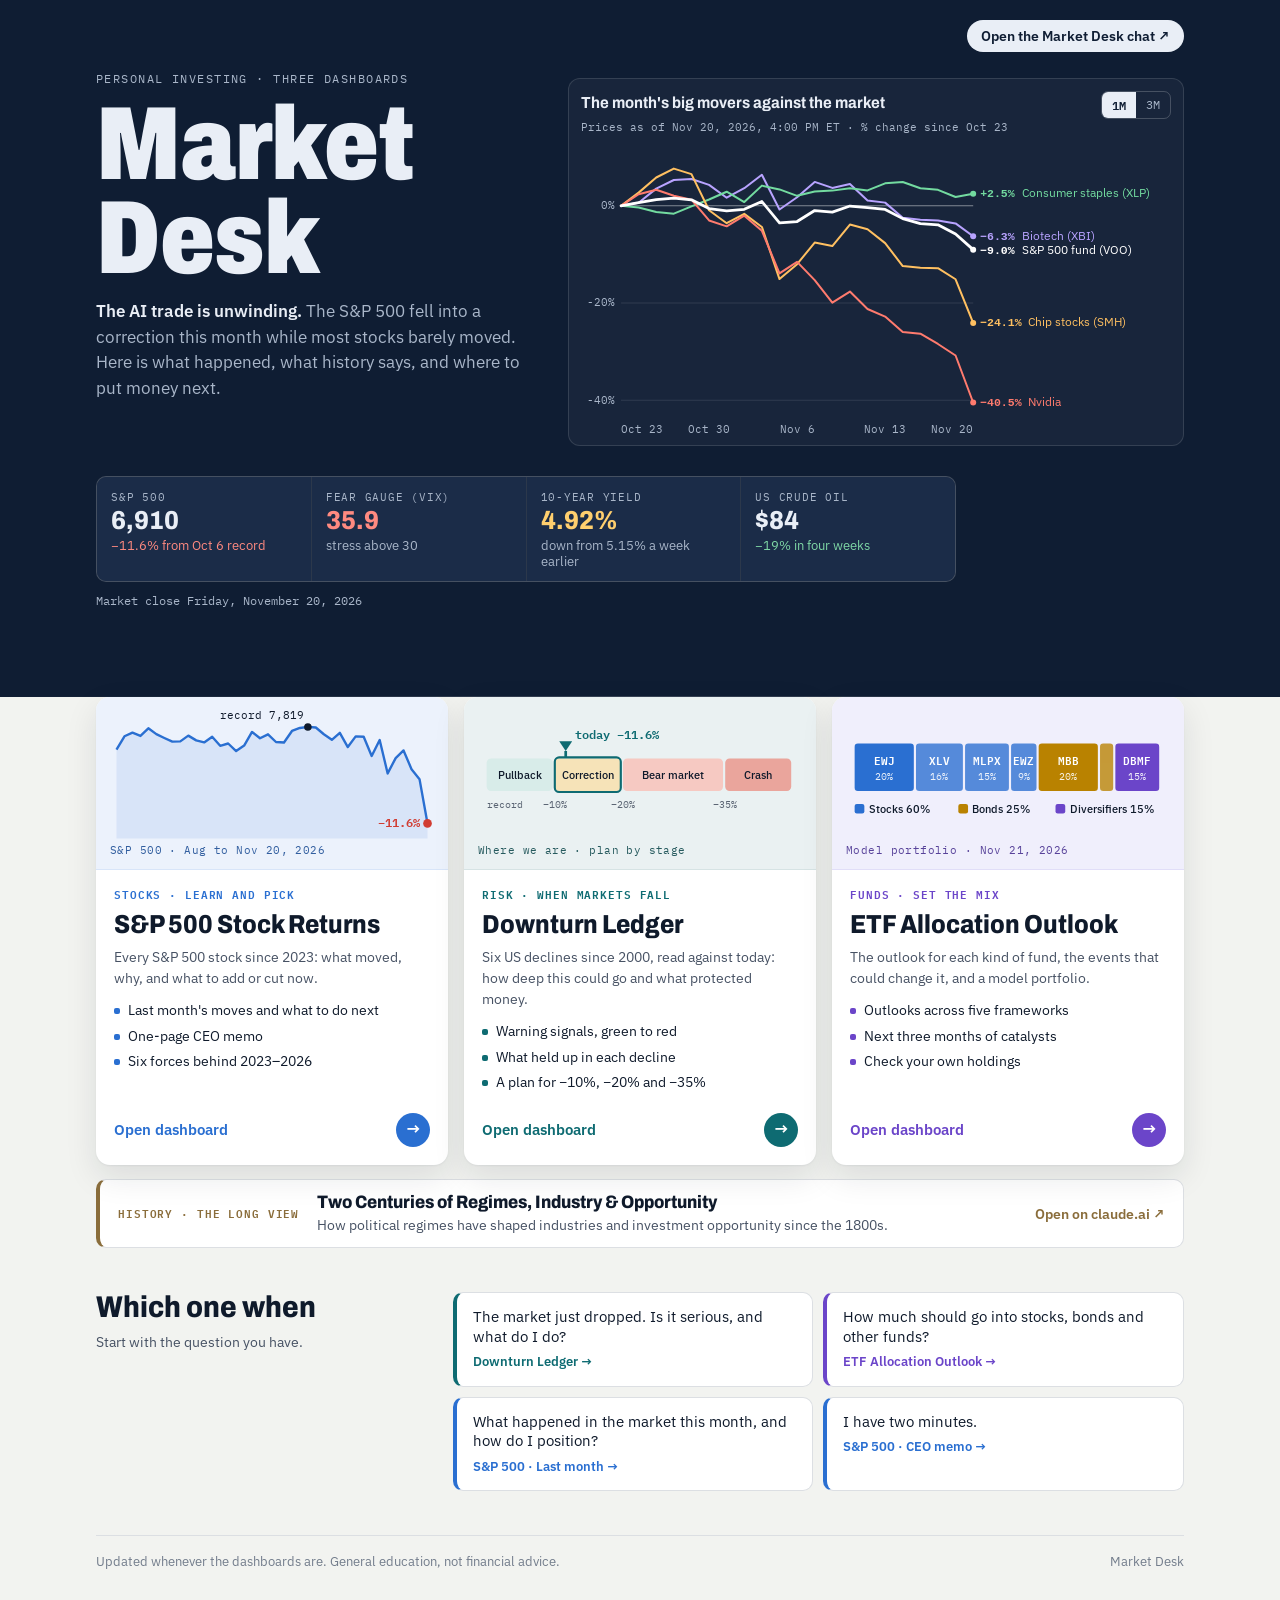
==== commit a0229ff5: "Add Regimes as a fourth, smaller card and nav link Co-Authored-By: Claude Opus 5.5 <noreply@anthropi" ====
--- a/index.html
+++ b/index.html
@@ -81,6 +81,14 @@
 .open { margin-top: auto; padding-top: 12px; display: flex; justify-content: space-between; align-items: center; font-weight: 600; font-size: 14.5px; color: var(--c); }
 .open span { width: 34px; height: 34px; border-radius: 50%; background: var(--c); color: #fff; display: inline-flex; align-items: center; justify-content: center; font-size: 17px; transition: transform .18s; }
 a.card:hover .open span { transform: translateX(4px); }
+a.card4 { margin-top: 14px; display: grid; grid-template-columns: auto minmax(0, 1fr) auto; grid-template-areas: "t n o" "t d o"; gap: 2px 18px; align-items: center; padding: 12px 18px; background: var(--surface); border: 1px solid var(--line); border-left: 4px solid #8a6d3b; border-radius: 10px; text-decoration: none; color: inherit; transition: border-color .15s, background .15s; }
+a.card4:hover { background: #fbf8f2; border-color: #c9b48a; border-left-color: #8a6d3b; }
+a.card4:focus-visible { outline: 3px solid #8a6d3b; outline-offset: 3px; }
+.t4 { grid-area: t; font-family: var(--mono); font-size: 11px; letter-spacing: .08em; text-transform: uppercase; color: #8a6d3b; font-weight: 600; }
+.n4 { grid-area: n; font-family: var(--display); font-weight: 800; font-stretch: 90%; font-size: 18px; line-height: 1.15; }
+.d4 { grid-area: d; font-size: 13.5px; color: var(--ink2); }
+.o4 { grid-area: o; font-size: 13.5px; font-weight: 600; color: #8a6d3b; white-space: nowrap; }
+@media (max-width: 720px) { a.card4 { grid-template-columns: minmax(0, 1fr); grid-template-areas: "t" "n" "d" "o"; gap: 4px; } }
 .guide { margin-top: 44px; display: grid; grid-template-columns: minmax(0, 1fr) minmax(0, 2.2fr); gap: 24px; align-items: start; }
 .guide h3 { font-family: var(--display); font-weight: 800; font-stretch: 88%; font-size: 30px; line-height: 1.05; margin: 0; }
 .guide .gl { color: var(--ink2); font-size: 14px; margin: 8px 0 0; }
@@ -98,7 +106,7 @@
 
 <header class="hero">
   <div class="in">
-    <div class="util"><a class="ext" href="https://claude.ai/artifact/RES9qxbEVNfhyAbiMiPZcv" target="_blank" rel="noopener">Also: Two Centuries of Regimes, Industry &amp; Opportunity ↗</a><a class="chatbtn" href="https://claude.ai/code/session_01BrvMcoPQpxWG33kTPzFZ31" target="_blank" rel="noopener" title="Only you can open this chat">Open the Market Desk chat ↗</a></div>
+    <div class="util"><a class="chatbtn" href="https://claude.ai/code/session_01BrvMcoPQpxWG33kTPzFZ31" target="_blank" rel="noopener" title="Only you can open this chat">Open the Market Desk chat ↗</a></div>
     <div class="htop"><div class="hl">
     <div class="kick">Personal investing · three dashboards</div>
     <h1>Market Desk</h1>
@@ -152,6 +160,12 @@
       </div>
     </a>
   </nav>
+  <a class="card4" href="https://claude.ai/artifact/RES9qxbEVNfhyAbiMiPZcv" target="_blank" rel="noopener">
+    <span class="t4">History · the long view</span>
+    <span class="n4">Two Centuries of Regimes, Industry &amp; Opportunity</span>
+    <span class="d4">How political regimes have shaped industries and investment opportunity since the 1800s.</span>
+    <span class="o4">Open on claude.ai ↗</span>
+  </a>
 
   <section class="guide" aria-labelledby="gh">
     <div><h3 id="gh">Which one when</h3><p class="gl">Start with the question you have.</p></div>
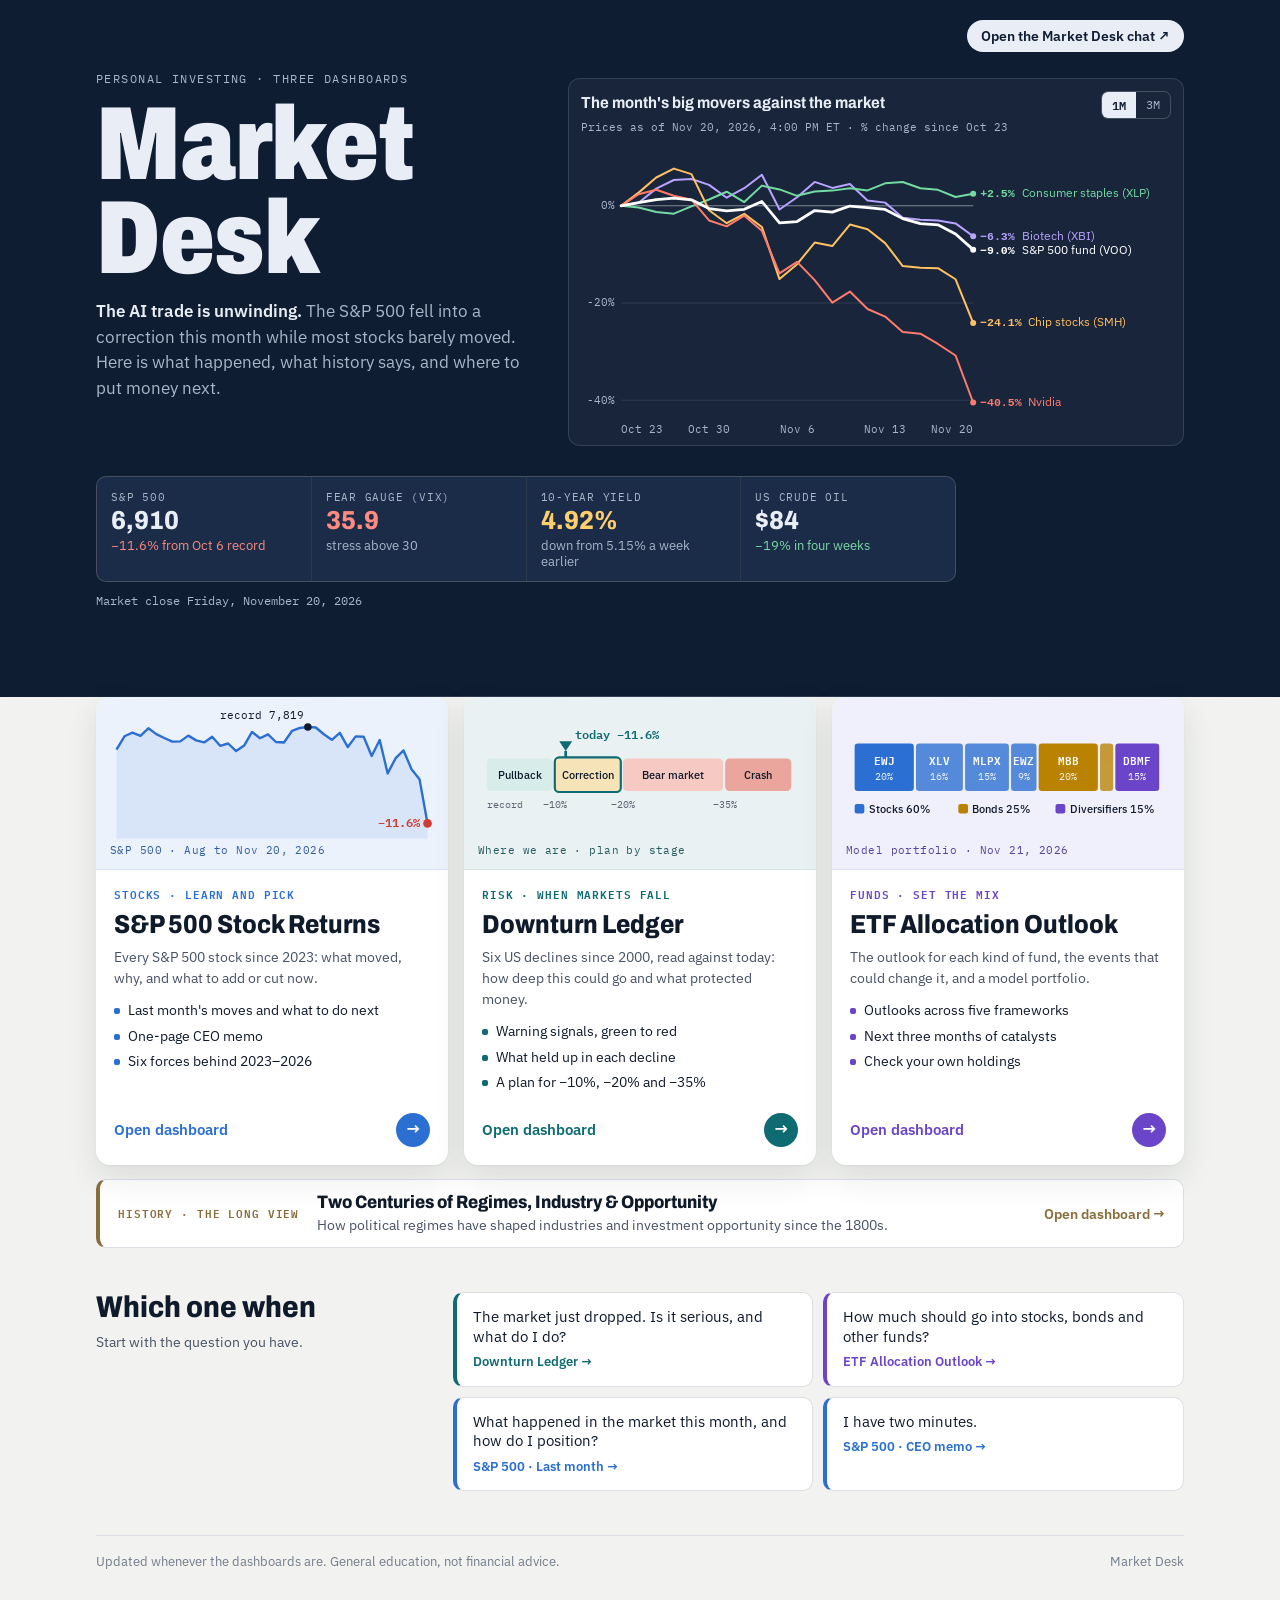
==== commit cf60b42f: "Host the Regimes dashboard on the site Co-Authored-By: Claude Opus 5.5 <noreply@anthropic.com> Claud" ====
--- a/index.html
+++ b/index.html
@@ -160,11 +160,11 @@
       </div>
     </a>
   </nav>
-  <a class="card4" href="https://claude.ai/artifact/RES9qxbEVNfhyAbiMiPZcv" target="_blank" rel="noopener">
+  <a class="card4" href="regimes/">
     <span class="t4">History · the long view</span>
     <span class="n4">Two Centuries of Regimes, Industry &amp; Opportunity</span>
     <span class="d4">How political regimes have shaped industries and investment opportunity since the 1800s.</span>
-    <span class="o4">Open on claude.ai ↗</span>
+    <span class="o4">Open dashboard →</span>
   </a>
 
   <section class="guide" aria-labelledby="gh">
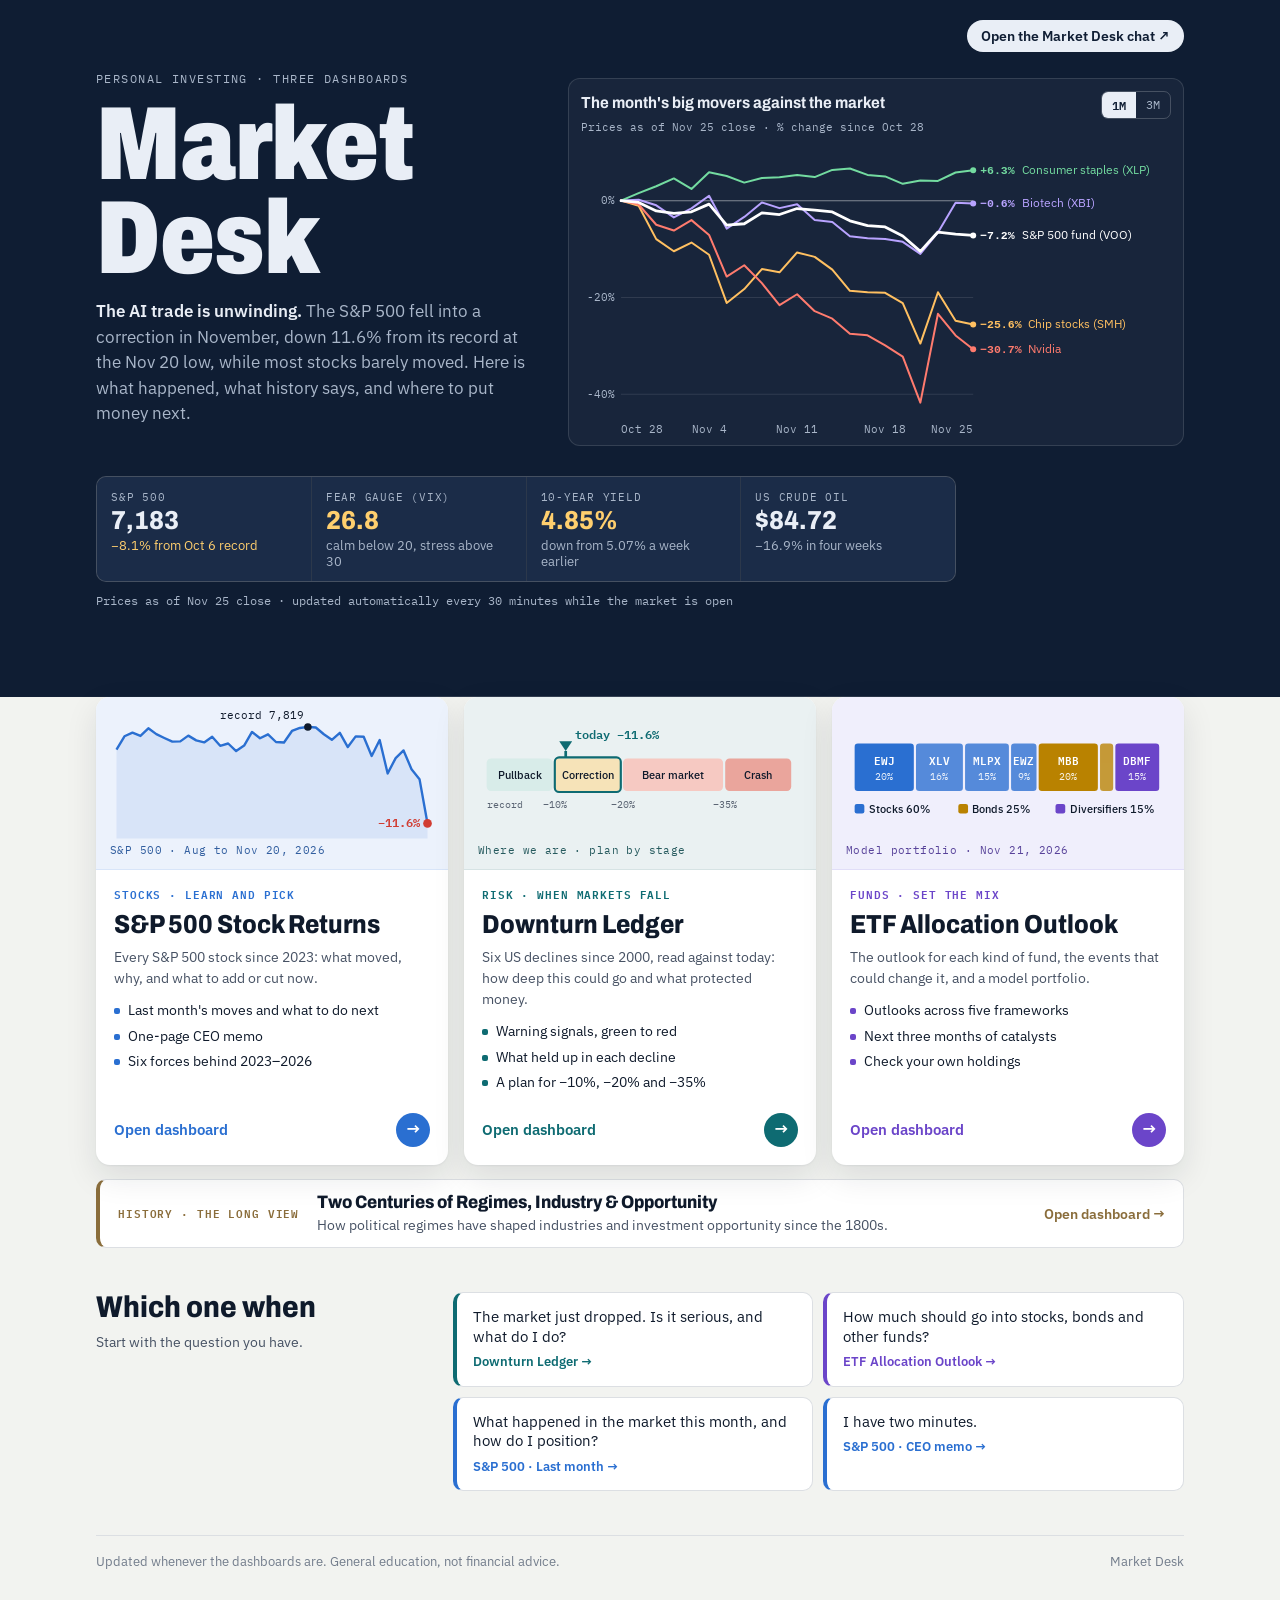
==== commit a6ec1543: "Live home page numbers: refresh prices every 30 minutes in market hours Co-Authored-By: Claude Opus " ====
--- a/index.html
+++ b/index.html
@@ -110,7 +110,7 @@
     <div class="htop"><div class="hl">
     <div class="kick">Personal investing · three dashboards</div>
     <h1>Market Desk</h1>
-    <p class="lede"><b>The AI trade is unwinding.</b> The S&amp;P 500 fell into a correction this month while most stocks barely moved. Here is what happened, what history says, and where to put money next.</p></div>
+    <p class="lede"><b>The AI trade is unwinding.</b> The S&amp;P 500 fell into a correction in November, down 11.6% from its record at the Nov 20 low, while most stocks barely moved. Here is what happened, what history says, and where to put money next.</p></div>
     <div class="hchart" id="hchart">
       <div class="hch"><div><b>The month's big movers against the market</b><span id="hcAsof">Prices as of Nov 20, 2026</span></div>
         <div class="rng" role="group" aria-label="Time range"><button type="button" data-r="1" aria-pressed="true">1M</button><button type="button" data-r="3" aria-pressed="false">3M</button></div></div>
@@ -118,12 +118,12 @@
       <div class="htip" id="hcTip" hidden></div>
     </div></div>
     <div class="pulse" aria-label="Market pulse">
-      <div><span>S&amp;P 500</span><b>6,910</b><small class="dn">−11.6% from Oct 6 record</small></div>
-      <div><span>Fear gauge (VIX)</span><b class="dn">35.9</b><small>stress above 30</small></div>
-      <div><span>10-year yield</span><b class="am">4.92%</b><small>down from 5.15% a week earlier</small></div>
-      <div><span>US crude oil</span><b>$84</b><small class="up">−19% in four weeks</small></div>
+      <div><span>S&amp;P 500</span><b id="pSpx">7,183</b><small id="pSpxS" class="dn">−8.1% from Oct 6 record</small></div>
+      <div><span>Fear gauge (VIX)</span><b id="pVix" class="am">26.8</b><small id="pVixS">calm below 20, stress above 30</small></div>
+      <div><span>10-year yield</span><b id="pTnx" class="am">4.85%</b><small id="pTnxS">down from 5.07% a week earlier</small></div>
+      <div><span>US crude oil</span><b id="pOil">$84.72</b><small id="pOilS">−16.9% in four weeks</small></div>
     </div>
-    <div class="asof">Market close Friday, November 20, 2026</div>
+    <div class="asof" id="pAsof">Prices as of Nov 25, 2026 close</div>
   </div>
 </header>
 
@@ -213,7 +213,7 @@
 
 <script>
 (function () {
-  const FALLBACK = {"asof":"2026-11-20T16:00:00-05:00","note":"Daily closes; last point is the latest price during market hours.","series":{"VOO":[["2026-08-03",696.4],["2026-08-04",708.98],["2026-08-05",707.6],["2026-08-06",706.4],["2026-08-07",710.71],["2026-08-10",710.65],["2026-08-11",708.42],["2026-08-12",710.17],["2026-08-13",714.95],["2026-08-14",713.61],["2026-08-17",710.27],["2026-08-18",705.4],["2026-08-19",706.91],["2026-08-20",701.01],["2026-08-21",703.71],["2026-08-24",701.83],["2026-08-25",704.02],["2026-08-26",704.2],["2026-08-27",708.75],["2026-08-28",707.24],["2026-08-31",704.89],["2026-09-01",700.28],["2026-09-02",703.41],["2026-09-03",710.72],["2026-09-04",708.01],["2026-09-08",704.07],["2026-09-09",700.87],["2026-09-10",696.65],["2026-09-11",702.56],["2026-09-14",699.3],["2026-09-15",696.2],["2026-09-16",693.24],["2026-09-17",701.03],["2026-09-18",701.78],["2026-09-21",712.78],["2026-09-22",712.78],["2026-09-23",707.6],["2026-09-24",706.99],["2026-09-25",710.79],["2026-09-28",703.61],["2026-09-29",702.46],["2026-09-30",700.86],["2026-10-01",702.35],["2026-10-02",707.54],["2026-10-05",712.32],["2026-10-06",716.2],["2026-10-07",714.34],["2026-10-08",711.28],["2026-10-09",715.59],["2026-10-12",715.13],["2026-10-13",715.2],["2026-10-14",707.43],["2026-10-15",709.43],["2026-10-16",701.61],["2026-10-19",704.6],["2026-10-20",706.8],["2026-10-21",710.72],["2026-10-22",702.3],["2026-10-23",698.58],["2026-10-26",703.41],["2026-10-27",707.52],["2026-10-28",709.9],["2026-10-29",707.32],["2026-10-30",694.81],["2026-11-02",691.32],["2026-11-03",693.54],["2026-11-04",704.78],["2026-11-05",673.97],["2026-11-06",675.99],["2026-11-09",691.87],["2026-11-10",689.5],["2026-11-11",698.35],["2026-11-12",696.0],["2026-11-13",693.38],["2026-11-16",680.26],["2026-11-17",673.19],["2026-11-18",671.31],["2026-11-19",658.01],["2026-11-20",635.54]],"NVDA":[["2026-08-03",206.64],["2026-08-04",211.94],["2026-08-05",219.22],["2026-08-06",218.99],["2026-08-07",223.96],["2026-08-10",217.55],["2026-08-11",217.5],["2026-08-12",224.09],["2026-08-13",225.3],["2026-08-14",225.16],["2026-08-17",225.01],["2026-08-18",219.74],["2026-08-19",217.56],["2026-08-20",216.85],["2026-08-21",214.72],["2026-08-24",208.48],["2026-08-25",213.05],["2026-08-26",209.66],["2026-08-27",227.98],["2026-08-28",217.55],["2026-08-31",220.78],["2026-09-01",217.44],["2026-09-02",224.41],["2026-09-03",228.45],["2026-09-04",230.36],["2026-09-08",225.73],["2026-09-09",223.67],["2026-09-10",218.36],["2026-09-11",218.29],["2026-09-14",210.96],["2026-09-15",212.17],["2026-09-16",213.9],["2026-09-17",219.34],["2026-09-18",222.27],["2026-09-21",227.38],["2026-09-22",228.87],["2026-09-23",225.51],["2026-09-24",224.58],["2026-09-25",225.07],["2026-09-28",228.86],["2026-09-29",227.21],["2026-09-30",228.38],["2026-10-01",230.86],["2026-10-02",233.95],["2026-10-05",238.9],["2026-10-06",239.24],["2026-10-07",237.47],["2026-10-08",230.48],["2026-10-09",229.28],["2026-10-12",226.32],["2026-10-13",228.52],["2026-10-14",221.3],["2026-10-15",217.23],["2026-10-16",214.13],["2026-10-19",217.09],["2026-10-20",216.47],["2026-10-21",221.97],["2026-10-22",212.21],["2026-10-23",210.96],["2026-10-26",216.0],["2026-10-27",217.94],["2026-10-28",215.38],["2026-10-29",213.66],["2026-10-30",204.64],["2026-11-02",202.06],["2026-11-03",206.69],["2026-11-04",200.13],["2026-11-05",181.6],["2026-11-06",186.64],["2026-11-09",178.67],["2026-11-10",168.89],["2026-11-11",173.73],["2026-11-12",166.19],["2026-11-13",162.85],["2026-11-16",156.14],["2026-11-17",155.46],["2026-11-18",150.96],["2026-11-19",145.98],["2026-11-20",125.53]],"SMH":[["2026-08-03",545.46],["2026-08-04",575.71],["2026-08-05",569.7],["2026-08-06",571.48],["2026-08-07",582.7],["2026-08-10",569.41],["2026-08-11",572.93],["2026-08-12",584.83],["2026-08-13",589.12],["2026-08-14",587.82],["2026-08-17",594.07],["2026-08-18",569.77],["2026-08-19",560.92],["2026-08-20",562.65],["2026-08-21",560.42],["2026-08-24",546.8],["2026-08-25",555.82],["2026-08-26",555.77],["2026-08-27",573.0],["2026-08-28",553.11],["2026-08-31",556.63],["2026-09-01",545.22],["2026-09-02",550.48],["2026-09-03",552.6],["2026-09-04",567.01],["2026-09-08",573.73],["2026-09-09",574.29],["2026-09-10",560.28],["2026-09-11",568.53],["2026-09-14",541.5],["2026-09-15",542.11],["2026-09-16",545.56],["2026-09-17",560.61],["2026-09-18",573.0],["2026-09-21",596.03],["2026-09-22",607.46],["2026-09-23",601.41],["2026-09-24",600.52],["2026-09-25",606.56],["2026-09-28",600.01],["2026-09-29",606.9],["2026-09-30",609.0],["2026-10-01",617.81],["2026-10-02",630.6],["2026-10-05",633.9],["2026-10-06",632.5],["2026-10-07",625.03],["2026-10-08",607.27],["2026-10-09",603.33],["2026-10-12",590.99],["2026-10-13",588.12],["2026-10-14",564.74],["2026-10-15",558.84],["2026-10-16",539.79],["2026-10-19",548.46],["2026-10-20",546.36],["2026-10-21",556.7],["2026-10-22",523.35],["2026-10-23",527.2],["2026-10-26",541.62],["2026-10-27",557.98],["2026-10-28",567.67],["2026-10-29",561.67],["2026-10-30",522.49],["2026-11-02",508.31],["2026-11-03",518.52],["2026-11-04",504.27],["2026-11-05",447.73],["2026-11-06",463.96],["2026-11-09",487.41],["2026-11-10",483.63],["2026-11-11",506.96],["2026-11-12",501.73],["2026-11-13",486.75],["2026-11-16",461.9],["2026-11-17",460.1],["2026-11-18",459.54],["2026-11-19",447.48],["2026-11-20",400.06]],"XLP":[["2026-08-03",84.86],["2026-08-04",85.37],["2026-08-05",85.33],["2026-08-06",85.11],["2026-08-07",85.12],["2026-08-10",84.95],["2026-08-11",84.69],["2026-08-12",85.08],["2026-08-13",86.0],["2026-08-14",86.09],["2026-08-17",84.68],["2026-08-18",85.58],["2026-08-19",86.54],["2026-08-20",85.32],["2026-08-21",85.99],["2026-08-24",87.45],["2026-08-25",86.52],["2026-08-26",86.27],["2026-08-27",85.08],["2026-08-28",85.45],["2026-08-31",84.98],["2026-09-01",85.25],["2026-09-02",85.53],["2026-09-03",85.26],["2026-09-04",84.58],["2026-09-08",84.02],["2026-09-09",83.05],["2026-09-10",83.09],["2026-09-11",83.38],["2026-09-14",84.42],["2026-09-15",83.73],["2026-09-16",83.33],["2026-09-17",83.49],["2026-09-18",82.8],["2026-09-21",81.92],["2026-09-22",82.73],["2026-09-23",82.43],["2026-09-24",81.7],["2026-09-25",82.06],["2026-09-28",82.28],["2026-09-29",81.85],["2026-09-30",80.6],["2026-10-01",80.33],["2026-10-02",80.53],["2026-10-05",81.04],["2026-10-06",81.8],["2026-10-07",81.7],["2026-10-08",83.42],["2026-10-09",83.43],["2026-10-12",84.41],["2026-10-13",84.19],["2026-10-14",86.06],["2026-10-15",86.68],["2026-10-16",87.62],["2026-10-19",87.21],["2026-10-20",87.75],["2026-10-21",87.11],["2026-10-22",89.99],["2026-10-23",88.26],["2026-10-26",87.96],["2026-10-27",87.15],["2026-10-28",86.84],["2026-10-29",88.18],["2026-10-30",89.42],["2026-11-02",90.83],["2026-11-03",88.95],["2026-11-04",91.94],["2026-11-05",91.25],["2026-11-06",90.08],["2026-11-09",90.89],["2026-11-10",91.03],["2026-11-11",91.45],["2026-11-12",91.06],["2026-11-13",92.35],["2026-11-16",92.6],["2026-11-17",91.46],["2026-11-18",91.18],["2026-11-19",89.86],["2026-11-20",90.46]],"XBI":[["2026-08-03",147.31],["2026-08-04",151.88],["2026-08-05",153.01],["2026-08-06",154.5],["2026-08-07",157.37],["2026-08-10",158.03],["2026-08-11",158.07],["2026-08-12",159.39],["2026-08-13",156.86],["2026-08-14",157.41],["2026-08-17",159.53],["2026-08-18",160.11],["2026-08-19",169.55],["2026-08-20",163.38],["2026-08-21",165.73],["2026-08-24",164.17],["2026-08-25",169.1],["2026-08-26",168.39],["2026-08-27",168.23],["2026-08-28",162.38],["2026-08-31",162.5],["2026-09-01",163.4],["2026-09-02",165.37],["2026-09-03",164.38],["2026-09-04",163.81],["2026-09-08",161.93],["2026-09-09",159.38],["2026-09-10",156.82],["2026-09-11",156.2],["2026-09-14",157.6],["2026-09-15",154.03],["2026-09-16",154.18],["2026-09-17",158.25],["2026-09-18",156.72],["2026-09-21",158.23],["2026-09-22",161.87],["2026-09-23",155.2],["2026-09-24",156.05],["2026-09-25",155.03],["2026-09-28",156.61],["2026-09-29",156.81],["2026-09-30",157.68],["2026-10-01",154.51],["2026-10-02",154.43],["2026-10-05",156.19],["2026-10-06",150.9],["2026-10-07",150.23],["2026-10-08",149.29],["2026-10-09",153.77],["2026-10-12",151.4],["2026-10-13",146.8],["2026-10-14",146.77],["2026-10-15",149.78],["2026-10-16",144.32],["2026-10-19",147.86],["2026-10-20",153.24],["2026-10-21",152.78],["2026-10-22",151.64],["2026-10-23",149.54],["2026-10-26",150.47],["2026-10-27",154.84],["2026-10-28",157.51],["2026-10-29",157.79],["2026-10-30",155.98],["2026-11-02",152.05],["2026-11-03",154.97],["2026-11-04",159.1],["2026-11-05",148.4],["2026-11-06",152.21],["2026-11-09",156.9],["2026-11-10",155.06],["2026-11-11",156.31],["2026-11-12",151.2],["2026-11-13",150.55],["2026-11-16",145.88],["2026-11-17",145.28],["2026-11-18",145.04],["2026-11-19",144.12],["2026-11-20",140.18]]}};
+  const FALLBACK = {"asof":"2026-11-26T10:27-05:00","note":"Daily closes; the last point is the latest price during market hours.","series":{"VOO":[["2026-05-26",690.01],["2026-05-27",689.96],["2026-05-28",693.91],["2026-05-29",695.49],["2026-06-01",697.3],["2026-06-02",698.26],["2026-06-03",693.36],["2026-06-04",696.06],["2026-06-05",678.0],["2026-06-08",679.68],["2026-06-09",677.7],["2026-06-10",667.05],["2026-06-11",678.23],["2026-06-12",681.95],["2026-06-15",693.83],["2026-06-16",689.75],["2026-06-17",681.41],["2026-06-18",688.11],["2026-06-22",686.1],["2026-06-23",676.34],["2026-06-24",675.69],["2026-06-25",675.71],["2026-06-26",670.26],["2026-06-29",681.01],["2026-06-30",686.81],["2026-07-01",685.46],["2026-07-02",684.84],["2026-07-06",690.62],["2026-07-07",687.08],["2026-07-08",685.26],["2026-07-09",690.69],["2026-07-10",693.86],["2026-07-13",688.5],["2026-07-14",691.1],["2026-07-15",693.8],["2026-07-16",690.14],["2026-07-17",683.17],["2026-07-20",682.21],["2026-07-21",687.87],["2026-07-22",687.03],["2026-07-23",678.61],["2026-07-24",679.14],["2026-07-27",679.31],["2026-07-28",680.96],["2026-07-29",670.63],["2026-07-30",681.79],["2026-07-31",686.65],["2026-08-03",696.4],["2026-08-04",708.98],["2026-08-05",707.6],["2026-08-06",706.4],["2026-08-07",710.71],["2026-08-10",710.65],["2026-08-11",708.42],["2026-08-12",710.17],["2026-08-13",714.95],["2026-08-14",713.61],["2026-08-17",710.27],["2026-08-18",705.4],["2026-08-19",706.91],["2026-08-20",701.01],["2026-08-21",703.71],["2026-08-24",701.83],["2026-08-25",704.02],["2026-08-26",704.2],["2026-08-27",708.75],["2026-08-28",707.24],["2026-08-31",704.89],["2026-09-01",700.28],["2026-09-02",703.41],["2026-09-03",710.72],["2026-09-04",708.01],["2026-09-08",704.07],["2026-09-09",700.87],["2026-09-10",696.65],["2026-09-11",702.56],["2026-09-14",699.3],["2026-09-15",696.2],["2026-09-16",693.24],["2026-09-17",701.03],["2026-09-18",701.78],["2026-09-21",712.78],["2026-09-22",712.78],["2026-09-23",707.6],["2026-09-24",706.99],["2026-09-25",710.79],["2026-09-28",703.61],["2026-09-29",702.46],["2026-09-30",700.86],["2026-10-01",702.35],["2026-10-02",707.54],["2026-10-05",712.32],["2026-10-06",716.2],["2026-10-07",714.34],["2026-10-08",711.28],["2026-10-09",715.59],["2026-10-12",715.13],["2026-10-13",715.2],["2026-10-14",707.43],["2026-10-15",709.43],["2026-10-16",701.61],["2026-10-19",704.6],["2026-10-20",706.8],["2026-10-21",710.72],["2026-10-22",702.3],["2026-10-23",698.58],["2026-10-26",703.41],["2026-10-27",707.52],["2026-10-28",709.9],["2026-10-29",707.32],["2026-10-30",694.81],["2026-11-02",691.32],["2026-11-03",693.54],["2026-11-04",704.78],["2026-11-05",673.97],["2026-11-06",675.99],["2026-11-09",691.87],["2026-11-10",689.5],["2026-11-11",698.35],["2026-11-12",696.0],["2026-11-13",693.38],["2026-11-16",680.26],["2026-11-17",673.19],["2026-11-18",671.31],["2026-11-19",658.01],["2026-11-20",635.54],["2026-11-23",663.91],["2026-11-24",660.71],["2026-11-25",658.87]],"NVDA":[["2026-05-26",214.86],["2026-05-27",212.6],["2026-05-28",214.25],["2026-05-29",211.14],["2026-06-01",224.36],["2026-06-02",222.82],["2026-06-03",214.75],["2026-06-04",218.66],["2026-06-05",205.1],["2026-06-08",208.64],["2026-06-09",208.19],["2026-06-10",200.42],["2026-06-11",204.87],["2026-06-12",205.19],["2026-06-15",212.45],["2026-06-16",207.41],["2026-06-17",204.65],["2026-06-18",210.69],["2026-06-22",208.65],["2026-06-23",200.04],["2026-06-24",199.0],["2026-06-25",195.74],["2026-06-26",192.53],["2026-06-29",194.97],["2026-06-30",200.09],["2026-07-01",197.58],["2026-07-02",194.83],["2026-07-06",195.55],["2026-07-07",196.93],["2026-07-08",204.12],["2026-07-09",202.78],["2026-07-10",210.96],["2026-07-13",203.53],["2026-07-14",211.8],["2026-07-15",212.5],["2026-07-16",207.4],["2026-07-17",202.81],["2026-07-20",203.28],["2026-07-21",207.29],["2026-07-22",212.06],["2026-07-23",208.76],["2026-07-24",206.84],["2026-07-27",196.51],["2026-07-28",197.01],["2026-07-29",190.01],["2026-07-30",195.04],["2026-07-31",200.75],["2026-08-03",206.64],["2026-08-04",211.94],["2026-08-05",219.22],["2026-08-06",218.99],["2026-08-07",223.96],["2026-08-10",217.55],["2026-08-11",217.5],["2026-08-12",224.09],["2026-08-13",225.3],["2026-08-14",225.16],["2026-08-17",225.01],["2026-08-18",219.74],["2026-08-19",217.56],["2026-08-20",216.85],["2026-08-21",214.72],["2026-08-24",208.48],["2026-08-25",213.05],["2026-08-26",209.66],["2026-08-27",227.98],["2026-08-28",217.55],["2026-08-31",220.78],["2026-09-01",217.44],["2026-09-02",224.41],["2026-09-03",228.45],["2026-09-04",230.36],["2026-09-08",225.73],["2026-09-09",223.67],["2026-09-10",218.36],["2026-09-11",218.29],["2026-09-14",210.96],["2026-09-15",212.17],["2026-09-16",213.9],["2026-09-17",219.34],["2026-09-18",222.27],["2026-09-21",227.38],["2026-09-22",228.87],["2026-09-23",225.51],["2026-09-24",224.58],["2026-09-25",225.07],["2026-09-28",228.86],["2026-09-29",227.21],["2026-09-30",228.38],["2026-10-01",230.86],["2026-10-02",233.95],["2026-10-05",238.9],["2026-10-06",239.24],["2026-10-07",237.47],["2026-10-08",230.48],["2026-10-09",229.28],["2026-10-12",226.32],["2026-10-13",228.52],["2026-10-14",221.3],["2026-10-15",217.23],["2026-10-16",214.13],["2026-10-19",217.09],["2026-10-20",216.47],["2026-10-21",221.97],["2026-10-22",212.21],["2026-10-23",210.96],["2026-10-26",216.0],["2026-10-27",217.94],["2026-10-28",215.38],["2026-10-29",213.66],["2026-10-30",204.64],["2026-11-02",202.06],["2026-11-03",206.69],["2026-11-04",200.13],["2026-11-05",181.6],["2026-11-06",186.64],["2026-11-09",178.67],["2026-11-10",168.89],["2026-11-11",173.73],["2026-11-12",166.19],["2026-11-13",162.85],["2026-11-16",156.14],["2026-11-17",155.46],["2026-11-18",150.96],["2026-11-19",145.98],["2026-11-20",125.53],["2026-11-23",165.05],["2026-11-24",155.38],["2026-11-25",149.3]],"SMH":[["2026-05-26",602.14],["2026-05-27",595.5],["2026-05-28",599.83],["2026-05-29",598.93],["2026-06-01",607.81],["2026-06-02",632.21],["2026-06-03",637.9],["2026-06-04",627.53],["2026-06-05",569.69],["2026-06-08",598.16],["2026-06-09",591.01],["2026-06-10",570.91],["2026-06-11",609.45],["2026-06-12",619.96],["2026-06-15",647.1],["2026-06-16",616.0],["2026-06-17",623.97],["2026-06-18",659.88],["2026-06-22",668.91],["2026-06-23",622.05],["2026-06-24",618.92],["2026-06-25",636.88],["2026-06-26",611.61],["2026-06-29",631.98],["2026-06-30",655.89],["2026-07-01",620.46],["2026-07-02",592.29],["2026-07-06",604.3],["2026-07-07",581.45],["2026-07-08",593.0],["2026-07-09",607.73],["2026-07-10",611.03],["2026-07-13",585.62],["2026-07-14",600.31],["2026-07-15",590.77],["2026-07-16",568.92],["2026-07-17",556.53],["2026-07-20",558.83],["2026-07-21",584.08],["2026-07-22",586.91],["2026-07-23",580.17],["2026-07-24",561.19],["2026-07-27",548.55],["2026-07-28",529.6],["2026-07-29",504.22],["2026-07-30",538.9],["2026-07-31",540.53],["2026-08-03",545.46],["2026-08-04",575.71],["2026-08-05",569.7],["2026-08-06",571.48],["2026-08-07",582.7],["2026-08-10",569.41],["2026-08-11",572.93],["2026-08-12",584.83],["2026-08-13",589.12],["2026-08-14",587.82],["2026-08-17",594.07],["2026-08-18",569.77],["2026-08-19",560.92],["2026-08-20",562.65],["2026-08-21",560.42],["2026-08-24",546.8],["2026-08-25",555.82],["2026-08-26",555.77],["2026-08-27",573.0],["2026-08-28",553.11],["2026-08-31",556.63],["2026-09-01",545.22],["2026-09-02",550.48],["2026-09-03",552.6],["2026-09-04",567.01],["2026-09-08",573.73],["2026-09-09",574.29],["2026-09-10",560.28],["2026-09-11",568.53],["2026-09-14",541.5],["2026-09-15",542.11],["2026-09-16",545.56],["2026-09-17",560.61],["2026-09-18",573.0],["2026-09-21",596.03],["2026-09-22",607.46],["2026-09-23",601.41],["2026-09-24",600.52],["2026-09-25",606.56],["2026-09-28",600.01],["2026-09-29",606.9],["2026-09-30",609.0],["2026-10-01",617.81],["2026-10-02",630.6],["2026-10-05",633.9],["2026-10-06",632.5],["2026-10-07",625.03],["2026-10-08",607.27],["2026-10-09",603.33],["2026-10-12",590.99],["2026-10-13",588.12],["2026-10-14",564.74],["2026-10-15",558.84],["2026-10-16",539.79],["2026-10-19",548.46],["2026-10-20",546.36],["2026-10-21",556.7],["2026-10-22",523.35],["2026-10-23",527.2],["2026-10-26",541.62],["2026-10-27",557.98],["2026-10-28",567.67],["2026-10-29",561.67],["2026-10-30",522.49],["2026-11-02",508.31],["2026-11-03",518.52],["2026-11-04",504.27],["2026-11-05",447.73],["2026-11-06",463.96],["2026-11-09",487.41],["2026-11-10",483.63],["2026-11-11",506.96],["2026-11-12",501.73],["2026-11-13",486.75],["2026-11-16",461.9],["2026-11-17",460.1],["2026-11-18",459.54],["2026-11-19",447.48],["2026-11-20",400.06],["2026-11-23",460.18],["2026-11-24",426.75],["2026-11-25",422.46]],"XLP":[["2026-05-26",83.63],["2026-05-27",84.58],["2026-05-28",84.43],["2026-05-29",82.91],["2026-06-01",82.03],["2026-06-02",81.83],["2026-06-03",82.16],["2026-06-04",82.04],["2026-06-05",83.44],["2026-06-08",83.07],["2026-06-09",84.1],["2026-06-10",85.49],["2026-06-11",85.27],["2026-06-12",85.82],["2026-06-15",85.48],["2026-06-16",85.59],["2026-06-17",83.68],["2026-06-18",83.3],["2026-06-22",82.18],["2026-06-23",83.72],["2026-06-24",84.44],["2026-06-25",83.94],["2026-06-26",84.71],["2026-06-29",84.37],["2026-06-30",83.07],["2026-07-01",83.3],["2026-07-02",84.99],["2026-07-06",84.1],["2026-07-07",84.86],["2026-07-08",84.39],["2026-07-09",83.2],["2026-07-10",84.12],["2026-07-13",84.59],["2026-07-14",83.42],["2026-07-15",83.47],["2026-07-16",85.81],["2026-07-17",85.19],["2026-07-20",84.86],["2026-07-21",84.06],["2026-07-22",84.38],["2026-07-23",83.21],["2026-07-24",84.13],["2026-07-27",85.36],["2026-07-28",87.06],["2026-07-29",87.36],["2026-07-30",85.47],["2026-07-31",85.05],["2026-08-03",84.86],["2026-08-04",85.37],["2026-08-05",85.33],["2026-08-06",85.11],["2026-08-07",85.12],["2026-08-10",84.95],["2026-08-11",84.69],["2026-08-12",85.08],["2026-08-13",86.0],["2026-08-14",86.09],["2026-08-17",84.68],["2026-08-18",85.58],["2026-08-19",86.54],["2026-08-20",85.32],["2026-08-21",85.99],["2026-08-24",87.45],["2026-08-25",86.52],["2026-08-26",86.27],["2026-08-27",85.08],["2026-08-28",85.45],["2026-08-31",84.98],["2026-09-01",85.25],["2026-09-02",85.53],["2026-09-03",85.26],["2026-09-04",84.58],["2026-09-08",84.02],["2026-09-09",83.05],["2026-09-10",83.09],["2026-09-11",83.38],["2026-09-14",84.42],["2026-09-15",83.73],["2026-09-16",83.33],["2026-09-17",83.49],["2026-09-18",82.8],["2026-09-21",81.92],["2026-09-22",82.73],["2026-09-23",82.43],["2026-09-24",81.7],["2026-09-25",82.06],["2026-09-28",82.28],["2026-09-29",81.85],["2026-09-30",80.6],["2026-10-01",80.33],["2026-10-02",80.53],["2026-10-05",81.04],["2026-10-06",81.8],["2026-10-07",81.7],["2026-10-08",83.42],["2026-10-09",83.43],["2026-10-12",84.41],["2026-10-13",84.19],["2026-10-14",86.06],["2026-10-15",86.68],["2026-10-16",87.62],["2026-10-19",87.21],["2026-10-20",87.75],["2026-10-21",87.11],["2026-10-22",89.99],["2026-10-23",88.26],["2026-10-26",87.96],["2026-10-27",87.15],["2026-10-28",86.84],["2026-10-29",88.18],["2026-10-30",89.42],["2026-11-02",90.83],["2026-11-03",88.95],["2026-11-04",91.94],["2026-11-05",91.25],["2026-11-06",90.08],["2026-11-09",90.89],["2026-11-10",91.03],["2026-11-11",91.45],["2026-11-12",91.06],["2026-11-13",92.35],["2026-11-16",92.6],["2026-11-17",91.46],["2026-11-18",91.18],["2026-11-19",89.86],["2026-11-20",90.46],["2026-11-23",90.38],["2026-11-24",91.88],["2026-11-25",92.3]],"XBI":[["2026-05-26",133.35],["2026-05-27",134.45],["2026-05-28",135.99],["2026-05-29",136.69],["2026-06-01",133.62],["2026-06-02",127.76],["2026-06-03",129.83],["2026-06-04",133.42],["2026-06-05",128.67],["2026-06-08",128.43],["2026-06-09",131.38],["2026-06-10",128.85],["2026-06-11",132.74],["2026-06-12",133.79],["2026-06-15",136.4],["2026-06-16",135.34],["2026-06-17",139.39],["2026-06-18",140.72],["2026-06-22",145.86],["2026-06-23",147.03],["2026-06-24",149.71],["2026-06-25",151.59],["2026-06-26",155.38],["2026-06-29",158.31],["2026-06-30",158.25],["2026-07-01",156.55],["2026-07-02",160.46],["2026-07-06",160.81],["2026-07-07",163.87],["2026-07-08",162.97],["2026-07-09",164.28],["2026-07-10",159.03],["2026-07-13",155.34],["2026-07-14",155.45],["2026-07-15",156.22],["2026-07-16",152.0],["2026-07-17",154.26],["2026-07-20",150.94],["2026-07-21",154.5],["2026-07-22",152.11],["2026-07-23",152.23],["2026-07-24",150.48],["2026-07-27",150.59],["2026-07-28",149.78],["2026-07-29",147.91],["2026-07-30",151.46],["2026-07-31",147.01],["2026-08-03",147.31],["2026-08-04",151.88],["2026-08-05",153.01],["2026-08-06",154.5],["2026-08-07",157.37],["2026-08-10",158.03],["2026-08-11",158.07],["2026-08-12",159.39],["2026-08-13",156.86],["2026-08-14",157.41],["2026-08-17",159.53],["2026-08-18",160.11],["2026-08-19",169.55],["2026-08-20",163.38],["2026-08-21",165.73],["2026-08-24",164.17],["2026-08-25",169.1],["2026-08-26",168.39],["2026-08-27",168.23],["2026-08-28",162.38],["2026-08-31",162.5],["2026-09-01",163.4],["2026-09-02",165.37],["2026-09-03",164.38],["2026-09-04",163.81],["2026-09-08",161.93],["2026-09-09",159.38],["2026-09-10",156.82],["2026-09-11",156.2],["2026-09-14",157.6],["2026-09-15",154.03],["2026-09-16",154.18],["2026-09-17",158.25],["2026-09-18",156.72],["2026-09-21",158.23],["2026-09-22",161.87],["2026-09-23",155.2],["2026-09-24",156.05],["2026-09-25",155.03],["2026-09-28",156.61],["2026-09-29",156.81],["2026-09-30",157.68],["2026-10-01",154.51],["2026-10-02",154.43],["2026-10-05",156.19],["2026-10-06",150.9],["2026-10-07",150.23],["2026-10-08",149.29],["2026-10-09",153.77],["2026-10-12",151.4],["2026-10-13",146.8],["2026-10-14",146.77],["2026-10-15",149.78],["2026-10-16",144.32],["2026-10-19",147.86],["2026-10-20",153.24],["2026-10-21",152.78],["2026-10-22",151.64],["2026-10-23",149.54],["2026-10-26",150.47],["2026-10-27",154.84],["2026-10-28",157.51],["2026-10-29",157.79],["2026-10-30",155.98],["2026-11-02",152.05],["2026-11-03",154.97],["2026-11-04",159.1],["2026-11-05",148.4],["2026-11-06",152.21],["2026-11-09",156.9],["2026-11-10",155.06],["2026-11-11",156.31],["2026-11-12",151.2],["2026-11-13",150.55],["2026-11-16",145.88],["2026-11-17",145.28],["2026-11-18",145.04],["2026-11-19",144.12],["2026-11-20",140.18],["2026-11-23",147.16],["2026-11-24",156.82],["2026-11-25",156.6]]},"pulse":{"spx":{"last":7182.78,"date":"2026-11-25","chg1d":-0.25,"record":7818.93,"record_date":"2026-10-06","from_record":-8.14},"vix":{"last":26.77,"prev":28.29},"tnx":{"last":4.848,"wk_ago":5.066},"oil":{"last":84.72,"chg4w":-16.9}}};
   const SRC = ['https://raw.githubusercontent.com/88clo/market-desk/main/data/prices.json', 'data/prices.json'];
   const META = { VOO: ['S&P 500 fund (VOO)', '#ffffff', 2.8], NVDA: ['Nvidia', '#ff7b6e', 2], SMH: ['Chip stocks (SMH)', '#ffc061', 2], XLP: ['Consumer staples (XLP)', '#73dba0', 2], XBI: ['Biotech (XBI)', '#b8a3ff', 2] };
   const ORDER = ['VOO', 'NVDA', 'SMH', 'XLP', 'XBI'];
@@ -265,12 +265,31 @@
     const leave = () => { cross.setAttribute('visibility', 'hidden'); dots.textContent = ''; tip.hidden = true; };
     hit.addEventListener('pointermove', move); hit.addEventListener('pointerdown', move); hit.addEventListener('pointerleave', leave);
     box.appendChild(s);
-    const a = new Date(D.asof); $('hcAsof').textContent = 'Prices as of ' + (isNaN(a) ? D.asof : a.toLocaleString('en-US', { month: 'short', day: 'numeric', year: 'numeric', hour: 'numeric', minute: '2-digit', timeZone: 'America/New_York' }) + ' ET') + ' · % change since ' + fmtD(dates[0]);
+    $('hcAsof').textContent = 'Prices as of ' + asofLabel() + ' · % change since ' + fmtD(dates[0]);
   }
   document.querySelectorAll('.rng button').forEach(b => b.addEventListener('click', () => { months = +b.dataset.r; document.querySelectorAll('.rng button').forEach(x => x.setAttribute('aria-pressed', String(x === b))); draw(); }));
   async function load() {
     for (const u of SRC) { try { const r = await fetch(u + '?t=' + Math.floor(Date.now() / 300000), { cache: 'no-store' }); if (!r.ok) continue; const j = await r.json(); if (j && j.series && j.series.VOO && (!D || j.asof >= D.asof)) { D = j; draw(); } return; } catch (e) {} }
   }
+  function asofLabel() {
+    const v = D.series.VOO, last = v[v.length - 1][0], a = new Date(D.asof);
+    if (isNaN(a)) return fmtD(last) + ' close';
+    const day = a.toLocaleDateString('en-CA', { timeZone: 'America/New_York' }), hm = a.toLocaleTimeString('en-US', { hour: '2-digit', minute: '2-digit', hour12: false, timeZone: 'America/New_York' });
+    if (day !== last || hm >= '16:00') return fmtD(last) + ' close';
+    return fmtD(last) + ', ' + a.toLocaleTimeString('en-US', { hour: 'numeric', minute: '2-digit', timeZone: 'America/New_York' }) + ' ET';
+  }
+  function pulse() {
+    const P = D.pulse; if (!P) return;
+    const set = (id, txt, cls) => { const e = $(id); if (!e) return; e.textContent = txt; if (cls !== undefined) e.className = cls; };
+    const f2 = v => v.toLocaleString('en-US', { minimumFractionDigits: 2, maximumFractionDigits: 2 });
+    const sg = v => (v > 0 ? '+' : v < 0 ? '\u2212' : '') + Math.abs(v).toFixed(1) + '%';
+    if (P.spx) { set('pSpx', Math.round(P.spx.last).toLocaleString('en-US')); set('pSpxS', P.spx.from_record > -0.05 ? 'at a record high' : sg(P.spx.from_record) + ' from ' + fmtD(P.spx.record_date) + ' record', P.spx.from_record <= -10 ? 'dn' : P.spx.from_record <= -5 ? 'am' : 'up'); }
+    if (P.vix) set('pVix', P.vix.last.toFixed(1), P.vix.last >= 30 ? 'dn' : P.vix.last >= 20 ? 'am' : 'up');
+    if (P.tnx) { set('pTnx', P.tnx.last.toFixed(2) + '%', P.tnx.last >= 5 ? 'dn' : P.tnx.last >= 4.25 ? 'am' : 'up'); const d = P.tnx.last - P.tnx.wk_ago; set('pTnxS', Math.abs(d) < 0.02 ? 'flat on the week' : (d < 0 ? 'down' : 'up') + ' from ' + P.tnx.wk_ago.toFixed(2) + '% a week earlier'); }
+    if (P.oil) { set('pOil', '$' + f2(P.oil.last)); set('pOilS', sg(P.oil.chg4w) + ' in four weeks'); }
+    set('pAsof', 'Prices as of ' + asofLabel() + ' · updated automatically every 30 minutes while the market is open');
+  }
+  const draw0 = draw; draw = function () { draw0(); pulse(); };
   draw(); load(); setInterval(load, 5 * 60 * 1000);
   let rt = 0; window.addEventListener('resize', () => { clearTimeout(rt); rt = setTimeout(draw, 120); });
 })();
